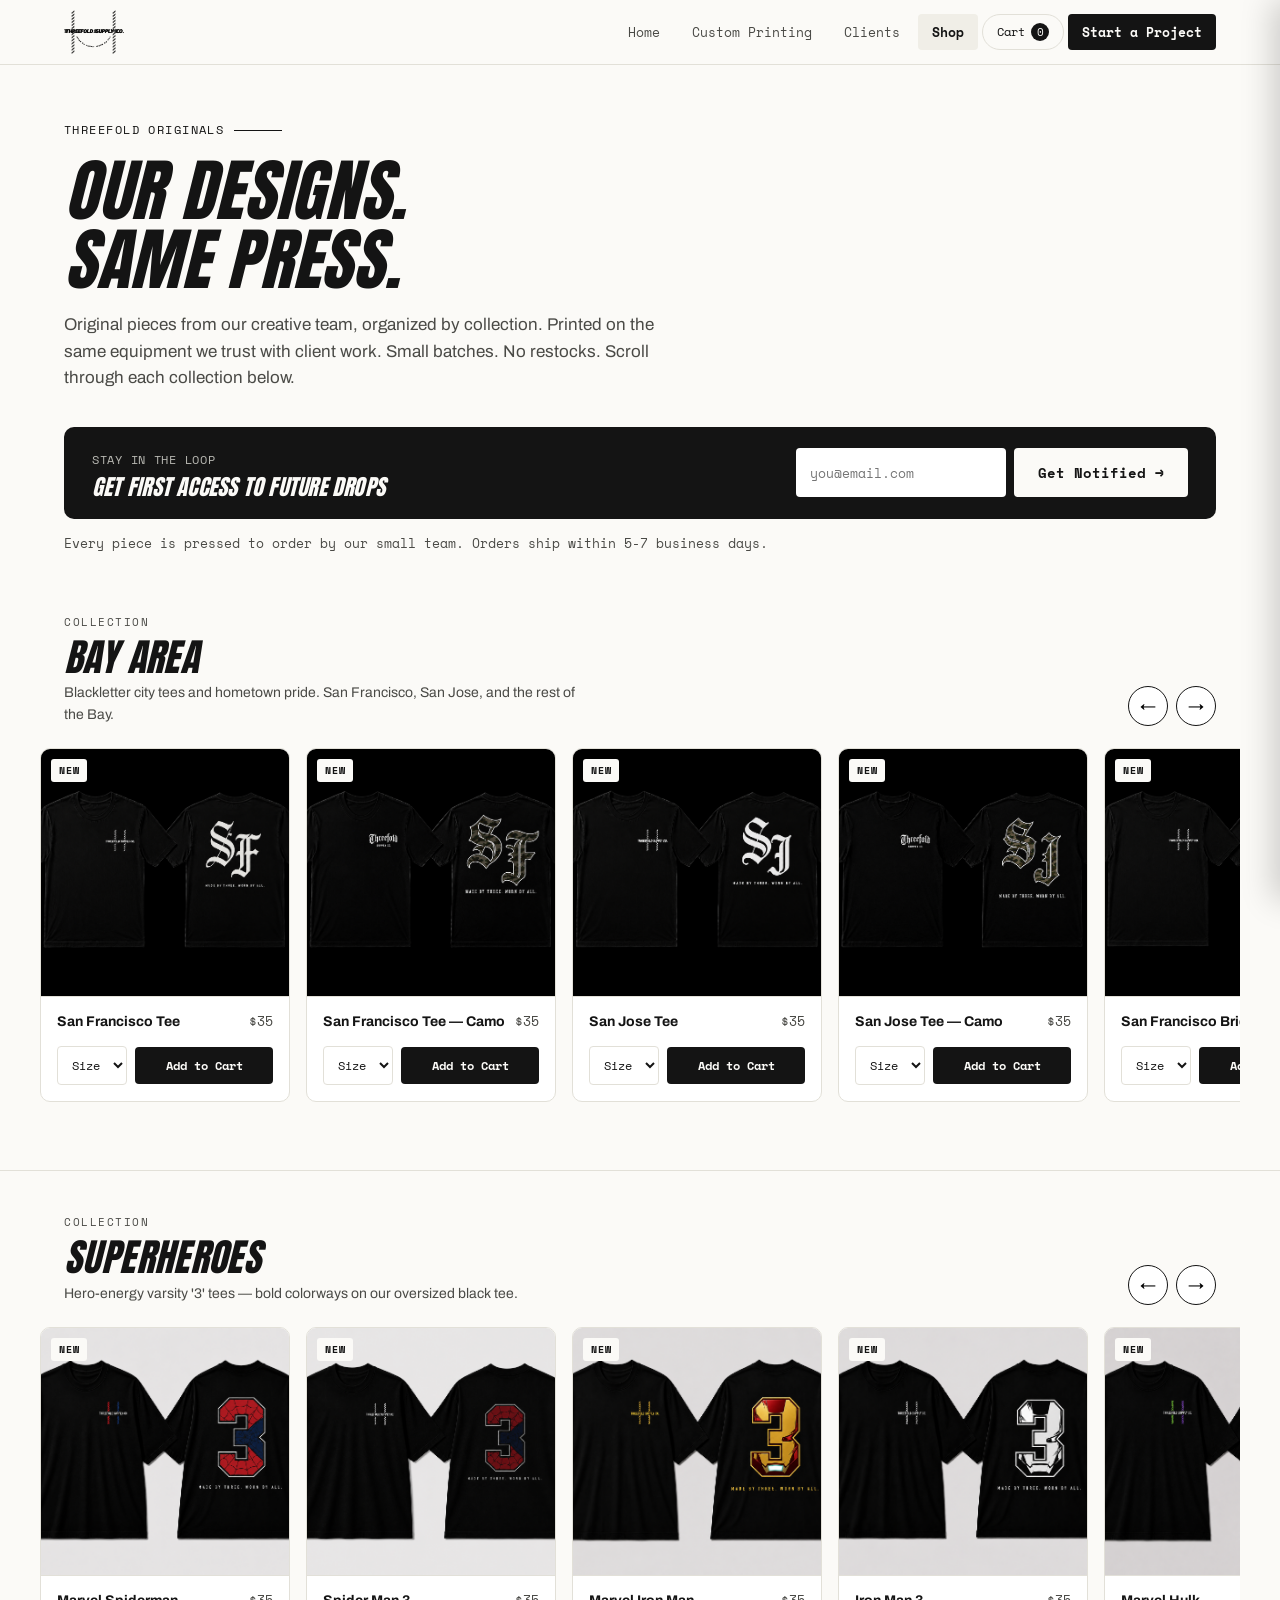
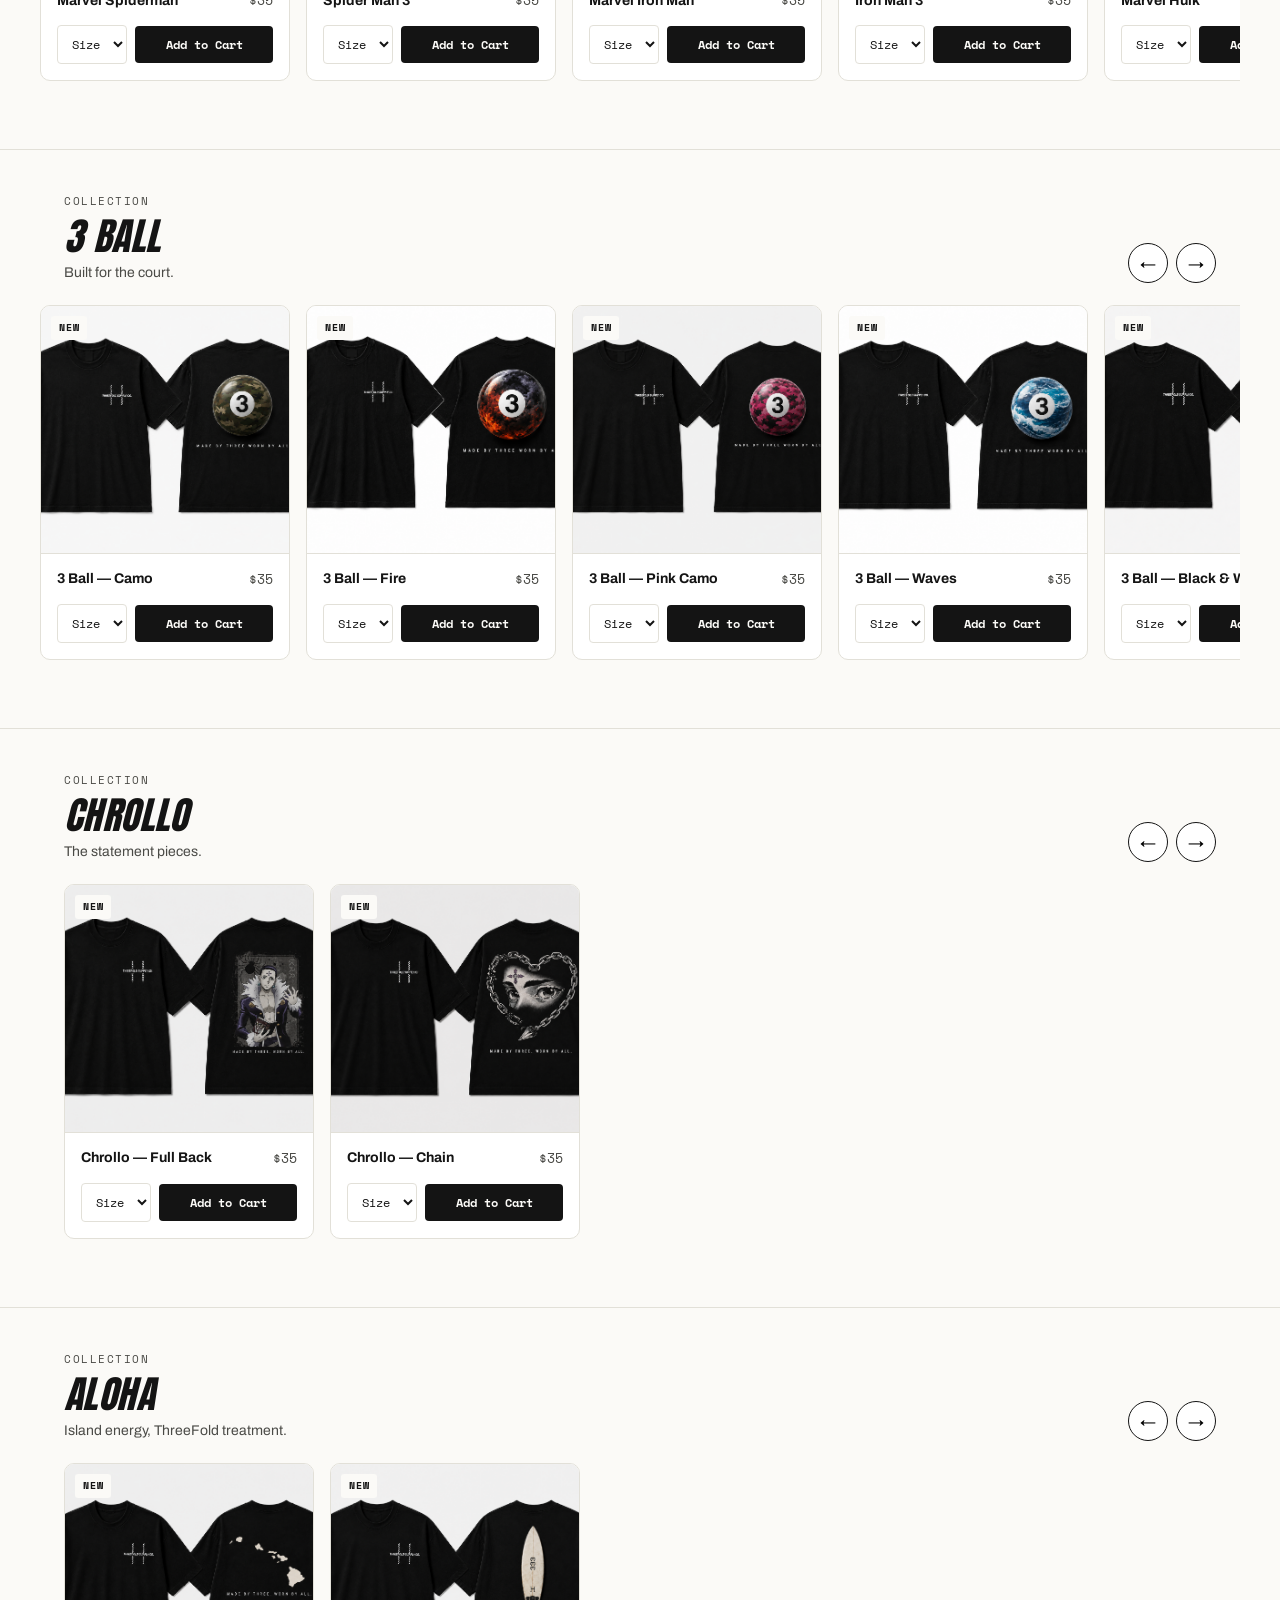
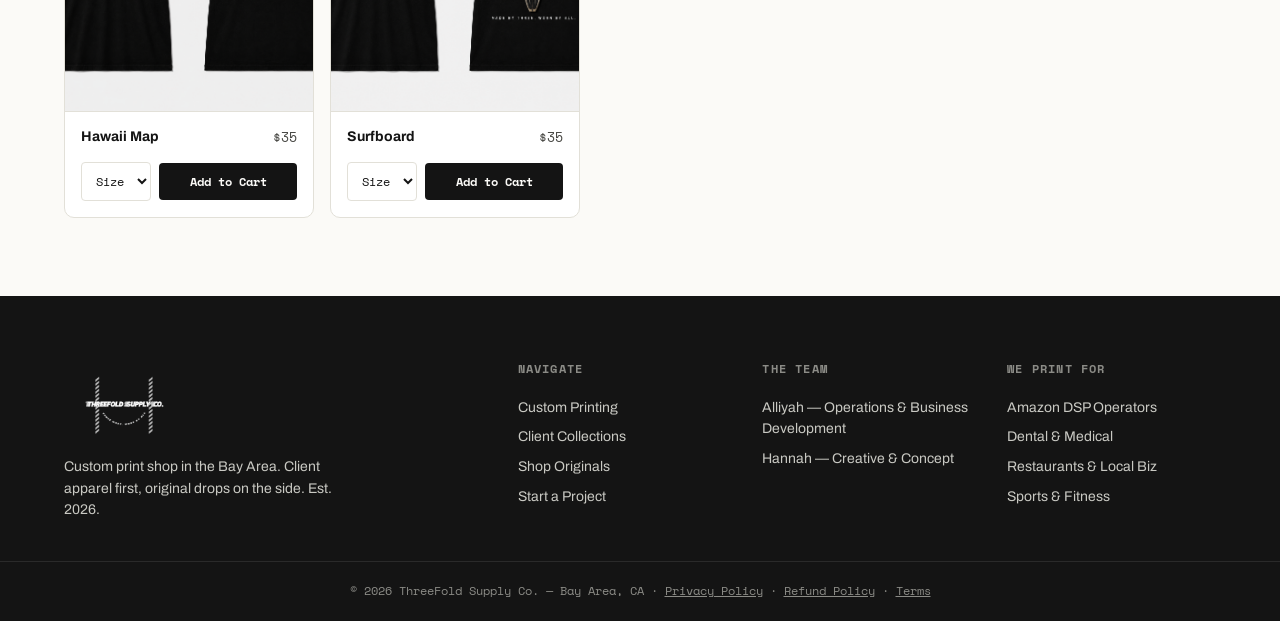
==== checkout.html @ 52f90fc5 "Custom checkout v1: Payment Element page + tax/intent functions - checkout.html: cart summary (real " ====
<!DOCTYPE html>
<html lang="en">
<head>
<meta charset="UTF-8">
<meta name="viewport" content="width=device-width, initial-scale=1.0">
<link rel="icon" href="/favicon.ico" sizes="any">
<link rel="icon" type="image/png" sizes="32x32" href="/favicon_32.png">
<link rel="icon" type="image/png" sizes="16x16" href="/favicon_16.png">
<link rel="apple-touch-icon" href="/favicon_180.png">
<title>Checkout — ThreeFold Supply Co.</title>
<meta name="robots" content="noindex">
<link rel="preconnect" href="https://fonts.googleapis.com">
<link rel="preconnect" href="https://fonts.gstatic.com" crossorigin>
<link href="https://fonts.googleapis.com/css2?family=Anton&family=Archivo:wght@400;500;600;700&family=Space+Mono:wght@400;700&display=swap" rel="stylesheet">
<link rel="stylesheet" href="css/site.css">
</head>
<body>

<nav>
  <div class="nav-inner">
    <a class="brand" href="index.html"><img src="images/brand/threefold-logo-dark.png" alt="ThreeFold Supply Co."></a>
    <div class="nav-links">
      <a href="index.html">Home</a>
      <a href="custom-printing.html">Custom Printing</a>
      <a href="clients.html">Clients</a>
      <a href="shop.html">Shop</a>
      <button type="button" id="cartBtn" class="cart-link" aria-label="Open cart">Cart <span id="cartCount" class="cart-count">0</span></button>
      <a href="start.html" class="nav-cta">Start a Project</a>
    </div>
  </div>
</nav>

  <section>
    <div class="wrap">
      <h1 style="font-size:clamp(30px,4.5vw,52px);margin-bottom:22px">Checkout</h1>
      <div class="co-grid">

        <div class="panel co-panel">
          <h2 class="co-h">Your Order</h2>
          <div id="co-items"></div>
          <div class="co-totals">
            <div class="co-trow"><span>Subtotal</span><span id="co-subtotal">—</span></div>
            <div class="co-trow"><span>Shipping</span><span id="co-shipping">Free</span></div>
            <div class="co-trow"><span>Sales tax</span><span id="co-tax">—</span></div>
            <div class="co-trow co-grand"><span>Total</span><span id="co-total">—</span></div>
          </div>
          <p class="co-ship-note">Every piece is pressed to order by our small team. Ships within 5 to 7 business days.</p>
        </div>

        <div class="panel co-panel">
          <h2 class="co-h">Shipping &amp; Payment</h2>
          <div class="co-field"><label for="co-email">Email</label><input id="co-email" type="email" placeholder="you@email.com" autocomplete="email"></div>
          <div class="co-field"><label for="co-name">Full name</label><input id="co-name" placeholder="First and last" autocomplete="name"></div>
          <div class="co-field"><label for="co-line1">Address</label><input id="co-line1" placeholder="Street address" autocomplete="address-line1"></div>
          <div class="co-field"><label for="co-line2">Apt / Suite (optional)</label><input id="co-line2" placeholder="" autocomplete="address-line2"></div>
          <div class="co-three">
            <div class="co-field"><label for="co-city">City</label><input id="co-city" placeholder="San Jose" autocomplete="address-level2"></div>
            <div class="co-field"><label for="co-state">State</label><input id="co-state" placeholder="CA" maxlength="2" autocomplete="address-level1"></div>
            <div class="co-field"><label for="co-zip">ZIP</label><input id="co-zip" placeholder="95035" inputmode="numeric" autocomplete="postal-code"></div>
          </div>
          <div id="payment-element" class="co-pe"></div>
          <p id="co-error" class="co-error" style="display:none"></p>
          <button id="co-pay" class="btn co-pay" disabled>Pay <span id="co-pay-amt"></span></button>
          <p class="co-secure">🔒 Payments processed securely by Stripe. ThreeFold never sees your card.</p>
        </div>

      </div>
    </div>
  </section>

<footer>
  <div class="footer-inner">
    <div>
      <div class="brand"><img src="images/brand/Logo%20(BG%20removed)%20(2).png" alt="ThreeFold Supply Co." style="height:84px;width:auto"></div>
      <p style="font-size:14px;max-width:280px">Custom print shop in the Bay Area. Client apparel first, original drops on the side. Est. 2026.</p>
    </div>
    <div>
      <h4>Navigate</h4>
      <ul>
        <li><a href="custom-printing.html">Custom Printing</a></li>
        <li><a href="clients.html">Client Collections</a></li>
        <li><a href="shop.html">Shop Originals</a></li>
        <li><a href="start.html">Start a Project</a></li>
      </ul>
    </div>
    <div>
      <h4>The Team</h4>
      <ul>
        <li>Alliyah — Operations &amp; Business Development</li>
        <li>Hannah — Creative &amp; Concept</li>
      </ul>
    </div>
    <div>
      <h4>We Print For</h4>
      <ul>
        <li>Amazon DSP Operators</li>
        <li>Dental &amp; Medical</li>
        <li>Restaurants &amp; Local Biz</li>
        <li>Sports &amp; Fitness</li>
      </ul>
    </div>
  </div>
  <div class="footer-bottom">© 2026 ThreeFold Supply Co. — Bay Area, CA · <a href="privacy.html">Privacy Policy</a> · <a href="refunds.html">Refund Policy</a> · <a href="terms.html">Terms</a></div>
</footer>

<script src="https://js.stripe.com/v3/"></script>
<script src="js/catalog.js"></script>
<script src="js/checkout-page.js" defer></script>
<script src="js/cart.js" defer></script>
</body>
</html>
---- css/site.css ----
:root{
  --paper:#FBFAF7;
  --ink:#141414;
  --ink-soft:#4A4A46;
  --line:#E2E0D8;
  --accent:#141414;
  --cyan:#00A8C6;
  --yellow:#F2C200;
  --display:'Anton', sans-serif;
  --body:'Archivo', sans-serif;
  --mono:'Space Mono', monospace;
}
*{margin:0;padding:0;box-sizing:border-box}
html{scroll-behavior:smooth}
body{background:var(--paper);color:var(--ink);font-family:var(--body);font-size:16px;line-height:1.55;-webkit-font-smoothing:antialiased}
img{max-width:100%;display:block}
a{color:inherit;text-decoration:none}
button{font-family:inherit;cursor:pointer}

/* ---------- threefold mark: three folds, one brand ---------- */
.regmark{display:inline-flex;flex-direction:column;gap:3px;align-items:flex-start}
.regmark span{height:4px;border-radius:1px;display:inline-block;background:currentColor}
.regmark .c{width:20px}
.regmark .m{width:14px;background:var(--accent)}
.regmark .y{width:20px}
.regmark .k{display:none}

/* ---------- nav ---------- */
nav{position:sticky;top:0;z-index:50;background:var(--paper);border-bottom:1px solid var(--line)}
.nav-inner{max-width:1200px;margin:0 auto;padding:0 24px;height:64px;display:flex;align-items:center;justify-content:space-between}
.brand{display:flex;align-items:center;gap:10px;font-family:var(--display);font-style:italic;font-size:20px;letter-spacing:.5px;text-transform:uppercase}
.brand img{height:44px;width:auto;display:block}
footer .brand img{height:84px}
.nav-links{display:flex;gap:4px;align-items:center}
.nav-links a{background:none;border:none;font-family:var(--mono);font-size:13px;padding:8px 14px;color:var(--ink-soft);border-radius:4px;transition:.15s}
.nav-links a:hover{color:var(--ink);background:#F0EEE7}
.nav-links a.active{color:var(--ink);background:#F0EEE7;font-weight:700}
.nav-cta{background:var(--ink)!important;color:var(--paper)!important;font-weight:700}
.nav-cta:hover{background:#3A3A3A!important}
@media(max-width:760px){.nav-links a:not(.nav-cta){padding:8px 8px;font-size:11px}}

/* ---------- page switching ---------- */
@keyframes fadein{from{opacity:0;transform:translateY(6px)}to{opacity:1;transform:none}}

/* ---------- shared ---------- */
.wrap{max-width:1200px;margin:0 auto;padding:0 24px}
.eyebrow{font-family:var(--mono);font-size:12px;letter-spacing:.12em;text-transform:uppercase;color:var(--accent);display:flex;align-items:center;gap:10px;margin-bottom:16px}
.eyebrow::after{content:"";height:1px;width:48px;background:var(--accent);display:inline-block}
h1,h2,h3{font-family:var(--display);font-style:italic;text-transform:uppercase;line-height:1.02;letter-spacing:.01em;font-weight:400}
h1{font-size:clamp(44px,7.5vw,92px)}
h2{font-size:clamp(30px,4.5vw,54px)}
h3{font-size:22px}
.sub{color:var(--ink-soft);font-size:17px;max-width:560px;margin-top:18px}
section{padding:80px 0}
.section-line{border-top:1px solid var(--line)}
.btn{display:inline-flex;align-items:center;gap:8px;background:var(--ink);color:var(--paper);font-family:var(--mono);font-size:14px;font-weight:700;padding:14px 24px;border:none;border-radius:4px;transition:.15s}
.btn:hover{background:#3A3A3A;transform:translateY(-1px)}
.btn.ghost{background:transparent;color:var(--ink);border:1.5px solid var(--ink)}
.btn.ghost:hover{background:var(--ink);color:var(--paper);transform:translateY(-1px)}
.spec{font-family:var(--mono);font-size:12px;color:var(--ink-soft);letter-spacing:.06em}

/* image placeholder handling */
.ph{background:repeating-linear-gradient(45deg,#F0EEE7,#F0EEE7 10px,#E9E7DE 10px,#E9E7DE 20px);display:flex;align-items:center;justify-content:center;text-align:center;color:var(--ink-soft);font-family:var(--mono);font-size:12px;padding:16px;line-height:1.5}
.imgbox{border:1px solid var(--line);border-radius:6px;overflow:hidden;background:#fff}
.imgbox img{width:100%;height:100%;object-fit:cover}

/* ---------- hero ---------- */
.hero{padding:84px 0 72px;position:relative;overflow:hidden}
.hero-grid{display:grid;grid-template-columns:1fr;gap:52px}
@media(max-width:900px){.hero-grid{grid-template-columns:1fr}}
.hero h1 .accent{color:var(--accent)}
.hero-marks{position:absolute;top:24px;right:24px}
.hero-badges{display:flex;gap:10px;flex-wrap:wrap;margin-top:28px}
.badge{font-family:var(--mono);font-size:12px;border:1px solid var(--line);background:#fff;padding:7px 12px;border-radius:99px;color:var(--ink-soft)}
.hero-ctas{display:flex;gap:14px;margin-top:32px;flex-wrap:wrap}
.hero-visual{position:relative;width:100%}
.hero-visual .imgbox{width:100%;aspect-ratio:1717/916}
.hero-visual .imgbox img{width:100%;height:100%;object-fit:cover}
.gangsheet-label{position:absolute;background:var(--ink);color:var(--paper);font-family:var(--mono);font-size:11px;padding:6px 10px;border-radius:3px;white-space:nowrap;width:max-content}

/* ---------- services ---------- */
.svc-grid{display:grid;grid-template-columns:repeat(3,1fr);gap:20px;margin-top:44px}
@media(max-width:860px){.svc-grid{grid-template-columns:1fr}}
.svc{border:1px solid var(--line);background:#fff;border-radius:8px;padding:28px;display:flex;flex-direction:column;gap:12px;transition:.15s;position:relative}
.svc:hover{border-color:var(--ink);transform:translateY(-3px)}
.svc .spec{color:var(--accent)}
.svc p{color:var(--ink-soft);font-size:15px}
.svc ul{list-style:none;margin-top:6px}
.svc li{font-size:14px;color:var(--ink-soft);padding:6px 0;border-top:1px dashed var(--line)}
.svc li::before{content:"→ ";color:var(--accent)}

/* ---------- split banner (shop teaser) ---------- */
.split{display:grid;grid-template-columns:1fr 1fr;gap:0;border:1px solid var(--line);border-radius:10px;overflow:hidden;background:#fff}
@media(max-width:860px){.split{grid-template-columns:1fr}}
.split-copy{padding:48px;display:flex;flex-direction:column;justify-content:center;gap:16px}
.split-visual{background:var(--ink);min-height:320px;display:flex;align-items:center;justify-content:center;position:relative}
.split-visual .ph{background:repeating-linear-gradient(45deg,#1d1d1d,#1d1d1d 10px,#242424 10px,#242424 20px);color:#8b8b86}

/* ---------- work ---------- */
.work-grid{display:grid;grid-template-columns:repeat(3,1fr);gap:20px;margin-top:44px}
@media(max-width:860px){.work-grid{grid-template-columns:1fr}}
.work-card{border:1px solid var(--line);background:#fff;border-radius:8px;overflow:hidden;transition:.15s;cursor:pointer}
.work-card:hover{border-color:var(--ink);transform:translateY(-3px)}
.work-card .imgbox{border:none;border-radius:0;aspect-ratio:1;border-bottom:1px solid var(--line)}
.work-meta{padding:18px 20px}
.work-meta h3{font-size:19px;margin-bottom:2px}
.work-detail{margin-top:36px;border:1px solid var(--line);border-radius:10px;background:#fff;padding:36px;display:none}
.work-detail.open{display:block;animation:fadein .2s ease}
.work-detail-head{display:flex;justify-content:space-between;align-items:flex-start;gap:16px;flex-wrap:wrap}
.work-detail-imgs{display:grid;grid-template-columns:repeat(auto-fit,minmax(220px,1fr));gap:16px;margin-top:24px}
.work-detail-imgs .imgbox{aspect-ratio:1}
.work-why{margin-top:22px;padding:18px 20px;background:var(--paper);border-left:3px solid var(--accent);border-radius:0 6px 6px 0;color:var(--ink-soft);font-size:15px}
.close-x{background:none;border:1px solid var(--line);border-radius:4px;font-family:var(--mono);font-size:12px;padding:8px 12px}
.close-x:hover{border-color:var(--ink)}

/* ---------- process ---------- */
.steps{display:grid;grid-template-columns:repeat(3,1fr);gap:20px;margin-top:44px}
@media(max-width:860px){.steps{grid-template-columns:1fr}}
.step{border-top:3px solid var(--ink);padding-top:20px}
.step .num{font-family:var(--display);font-style:italic;font-size:44px;color:var(--line);line-height:1}
.step:hover .num{color:var(--ink)}
.step h3{margin:10px 0 8px}
.step p{color:var(--ink-soft);font-size:15px}

/* ---------- shop ---------- */
.drop-banner{background:var(--ink);color:var(--paper);border-radius:10px;padding:20px 28px;display:flex;justify-content:space-between;align-items:center;gap:16px;flex-wrap:wrap;margin-top:36px}
.drop-banner .spec{color:#b9b9b3}
.shop-grid{display:grid;grid-template-columns:repeat(4,1fr);gap:20px;margin-top:36px}
@media(max-width:1000px){.shop-grid{grid-template-columns:repeat(2,1fr)}}
@media(max-width:560px){.shop-grid{grid-template-columns:1fr}}
.product{border:1px solid var(--line);background:#fff;border-radius:8px;overflow:hidden;transition:.15s}
.product:hover{border-color:var(--ink);transform:translateY(-3px)}
.product .imgbox{border:none;border-radius:0;aspect-ratio:1;border-bottom:1px solid var(--line)}
.product-meta{padding:16px 18px;display:flex;flex-direction:column;gap:4px}
.product-meta .name{font-weight:700;font-size:15px}
.product-meta .price{font-family:var(--mono);font-size:14px}
.tag{display:inline-block;font-family:var(--mono);font-size:10px;letter-spacing:.08em;text-transform:uppercase;background:var(--paper);border:1px solid var(--line);border-radius:3px;padding:3px 7px;color:var(--ink-soft);width:fit-content}
.tag.hot{background:var(--accent);border-color:var(--accent);color:#fff}

/* ---------- compare strip ---------- */
.compare{display:grid;grid-template-columns:1fr auto 1fr;gap:24px;align-items:stretch;margin-top:44px}
@media(max-width:760px){.compare{grid-template-columns:1fr}}
.compare-col{border:1px solid var(--line);border-radius:8px;padding:28px;background:#fff}
.compare-col.us{border-color:var(--ink);border-width:2px}
.compare-vs{display:flex;align-items:center;font-family:var(--display);font-size:28px;color:var(--line)}
@media(max-width:760px){.compare-vs{justify-content:center}}
.compare-col ul{list-style:none;margin-top:14px}
.compare-col li{padding:8px 0;border-top:1px dashed var(--line);font-size:15px;color:var(--ink-soft)}
.compare-col.us li::before{content:"✓ ";color:var(--accent);font-weight:700}
.compare-col.them li::before{content:"× ";color:#b9b9b3}

/* ---------- form ---------- */
.form-grid{display:grid;grid-template-columns:1fr 1fr;gap:18px;margin-top:36px}
@media(max-width:760px){.form-grid{grid-template-columns:1fr}}
.field{display:flex;flex-direction:column;gap:6px}
.field.full{grid-column:1/-1}
.field label{font-family:var(--mono);font-size:12px;letter-spacing:.06em;text-transform:uppercase;color:var(--ink-soft)}
.field input,.field select,.field textarea{font-family:var(--body);font-size:15px;padding:13px 14px;border:1px solid var(--line);border-radius:6px;background:#fff;color:var(--ink)}
.field input:focus,.field select:focus,.field textarea:focus{outline:2px solid var(--accent);outline-offset:0;border-color:transparent}
.field textarea{min-height:110px;resize:vertical}
.form-note{margin-top:14px;font-size:13px;color:var(--ink-soft)}
.mock-flag{background:var(--yellow);color:var(--ink);font-family:var(--mono);font-size:12px;font-weight:700;padding:8px 14px;border-radius:4px;display:inline-block;margin-bottom:20px}

/* ---------- footer ---------- */
footer{background:var(--ink);color:#c9c9c3;margin-top:40px}
.footer-inner{max-width:1200px;margin:0 auto;padding:64px 24px 40px;display:grid;grid-template-columns:2fr 1fr 1fr 1fr;gap:36px}
@media(max-width:860px){.footer-inner{grid-template-columns:1fr 1fr}}
footer h4{font-family:var(--mono);font-size:12px;letter-spacing:.1em;text-transform:uppercase;color:#8b8b86;margin-bottom:14px}
footer .brand{color:var(--paper);margin-bottom:12px}
footer ul{list-style:none}
footer li{padding:4px 0;font-size:14px}
footer li a:hover,footer li button:hover{color:var(--paper)}
footer li button{background:none;border:none;color:#c9c9c3;font-size:14px;font-family:var(--body);padding:0}
.footer-bottom{border-top:1px solid #2a2a2a;padding:20px 24px;text-align:center;font-family:var(--mono);font-size:12px;color:#8b8b86}

/* ===== HERO OPTION A: side-by-side, image dissolves into page ===== */
.heroA{position:relative;overflow:hidden;min-height:680px;display:flex;align-items:center;padding:0}
.heroA .wrap{width:100%;max-width:none;padding:0 24px 0 clamp(24px,4vw,64px);position:static}
.heroA .hero-grid{display:block;max-width:600px;position:relative;z-index:2;padding:84px 0}
@media(max-width:880px){.heroA{min-height:0;display:block;padding:48px 0 0}.heroA .hero-grid{padding:0}}
.blendbox{position:absolute;top:0;right:0;bottom:0;width:66vw;max-width:none}
@media(max-width:880px){.blendbox{position:relative;width:100%;max-width:none;aspect-ratio:16/10;margin-top:34px}}
.blendbox img{position:absolute;inset:0;width:100%;height:100%;object-fit:cover;object-position:right center;
  -webkit-mask-image:linear-gradient(to right,transparent 0%,#000 32%);
  mask-image:linear-gradient(to right,transparent 0%,#000 32%);
}

.heroA .gangsheet-label{bottom:20px;right:24px;left:auto;z-index:2}



/* audience icon cards */
.aud-grid{display:grid;grid-template-columns:repeat(4,1fr);gap:18px;margin-top:40px}
@media(max-width:1000px){.aud-grid{grid-template-columns:repeat(2,1fr)}}
@media(max-width:560px){.aud-grid{grid-template-columns:1fr}}
.aud{background:var(--card);border:1px solid var(--line);border-radius:10px;padding:24px 22px;display:flex;flex-direction:column;gap:6px;transition:.15s}
.aud:hover{border-color:var(--ink);transform:translateY(-3px)}
.aud-ic{width:30px;height:30px;margin-bottom:10px;color:var(--ink);display:block}
.aud-ic svg{width:100%;height:100%;display:block}
.aud b{font-size:15px}
.aud span:last-child{font-family:var(--mono);font-size:12px;color:var(--ink-soft)}


/* core section: text + looping video */
.core-grid{display:grid;grid-template-columns:1.15fr .85fr;gap:56px;align-items:center}
@media(max-width:880px){.core-grid{grid-template-columns:1fr}}
.core-video{display:flex;justify-content:flex-end}
@media(max-width:880px){.core-video{justify-content:center}}
.core-video video{width:100%;max-width:380px;aspect-ratio:796/1238;object-fit:cover;border-radius:12px;border:1px solid var(--line);box-shadow:0 14px 40px rgba(20,20,20,.14);display:block}


/* ---------- start form success banner ---------- */
.sent-banner{background:var(--cyan);color:#00323b;font-family:var(--mono);font-size:14px;font-weight:700;padding:16px 20px;border-radius:6px;margin-bottom:24px;display:flex;align-items:center;gap:10px}
.form-error{color:#c0392b;font-family:var(--mono);font-size:13px;margin-top:12px;display:none}


/* ---------- shop collections (horizontal rails) ---------- */
.shop-hero{padding:56px 0 8px}
.shop-hero .sub{max-width:600px}
.notify-form{display:flex;gap:8px;flex-wrap:wrap}
.notify-form input{font-family:var(--mono);font-size:13px;padding:12px 14px;border:none;border-radius:4px;min-width:210px}
.notify-done{font-family:var(--mono);font-size:13px;color:var(--paper);margin:0}
.coll{padding:38px 0 8px;border-top:1px solid var(--line);margin-top:30px}
.coll:first-of-type{border-top:none;margin-top:10px}
.coll-head{max-width:1200px;margin:0 auto;padding:0 24px;display:flex;justify-content:space-between;align-items:flex-end;gap:18px}
.coll-kicker{font-family:var(--mono);font-size:11px;letter-spacing:.14em;text-transform:uppercase;color:var(--ink-soft)}
.coll-head h2{font-size:clamp(24px,3.4vw,38px);margin-top:4px}
.coll-sub{color:var(--ink-soft);font-size:14px;margin-top:6px;max-width:520px}
.coll-arrows{display:flex;gap:8px;flex-shrink:0}
.coll-arrows button{width:40px;height:40px;border:1.5px solid var(--ink);background:#fff;border-radius:50%;font-size:16px;transition:.15s}
.coll-arrows button:hover{background:var(--ink);color:var(--paper)}
@media(max-width:640px){.coll-arrows{display:none}}
.rail-wrap{position:relative}
.rail{display:flex;gap:16px;overflow-x:auto;scroll-snap-type:x mandatory;scroll-behavior:smooth;padding:22px 24px 30px;max-width:1200px;margin:0 auto;scrollbar-width:none;-webkit-overflow-scrolling:touch}
.rail::-webkit-scrollbar{display:none}
.pcard{flex:0 0 250px;scroll-snap-align:start;background:#fff;border:1px solid var(--line);border-radius:10px;overflow:hidden;transition:.15s}
.pcard:hover{border-color:var(--ink);transform:translateY(-4px)}
.pmedia{position:relative;aspect-ratio:1;border-bottom:1px solid var(--line);background:#0e0e0e}
.pmedia img{width:100%;height:100%;object-fit:cover}
.ptag{position:absolute;top:10px;left:10px;background:var(--paper);color:var(--ink);font-family:var(--mono);font-size:10px;font-weight:700;letter-spacing:.08em;padding:4px 8px;border-radius:3px}
.pmeta{padding:14px 16px;display:flex;justify-content:space-between;align-items:center;gap:8px}
.pmeta b{font-size:14px}
.pmeta span{font-family:var(--mono);font-size:13px;color:var(--ink-soft)}
@media(max-width:640px){.pcard{flex:0 0 78%}}


/* ---------- buy buttons + legal pages ---------- */
.pbuy{padding:0 16px 16px}
.buy-btn{width:100%;justify-content:center;font-size:12px;padding:11px 14px}
.footer-bottom a{color:inherit;text-decoration:underline}
.footer-bottom a:hover{color:var(--paper)}
.legal{max-width:760px}
.legal h2{font-size:22px;margin-top:34px}
.legal p,.legal li{color:var(--ink-soft);font-size:15px;line-height:1.7;margin-top:12px}
.legal ul{margin-top:12px;padding-left:22px}
.legal li{margin-top:8px}
.legal a{text-decoration:underline}
.legal-updated{font-family:var(--mono);font-size:12px;color:var(--ink-soft);margin-top:14px}


/* ---------- cart drawer + size select + ordered banner ---------- */
.cart-link{background:none;border:1px solid var(--line);border-radius:99px;padding:8px 14px;font-family:var(--mono);font-size:12px;color:var(--ink);display:inline-flex;align-items:center;gap:6px}
.cart-link:hover{border-color:var(--ink)}
.cart-count{background:var(--ink);color:var(--paper);border-radius:99px;min-width:18px;height:18px;display:inline-flex;align-items:center;justify-content:center;font-size:11px;padding:0 5px}
.cart-count.has{background:var(--accent)}
.pbuy{padding:0 16px 16px;display:flex;gap:8px;align-items:center}
.size-select{font-family:var(--mono);font-size:12px;padding:9px 10px;border:1px solid var(--line);border-radius:4px;background:#fff;color:var(--ink)}
.size-select.need{border-color:#c0392b;outline:2px solid #c0392b}
.buy-btn,.add-btn{flex:1;justify-content:center;font-size:12px;padding:10px 12px}
.cart-backdrop{position:fixed;inset:0;background:rgba(0,0,0,.45);opacity:0;pointer-events:none;transition:.2s;z-index:80}
body.cart-open .cart-backdrop{opacity:1;pointer-events:auto}
.cart-drawer{position:fixed;top:0;right:0;height:100%;width:380px;max-width:88vw;background:var(--paper);box-shadow:-8px 0 30px rgba(0,0,0,.18);transform:translateX(100%);transition:.25s;z-index:81;display:flex;flex-direction:column}
body.cart-open .cart-drawer{transform:translateX(0)}
.cart-head{display:flex;justify-content:space-between;align-items:center;padding:20px;border-bottom:1px solid var(--line);font-size:18px}
.cart-x{background:none;border:none;font-size:24px;line-height:1;color:var(--ink)}
.cart-empty{padding:40px 20px;color:var(--ink-soft);font-family:var(--mono);font-size:13px}
.cart-items{flex:1;overflow-y:auto;padding:8px 20px}
.cart-item{padding:16px 0;border-bottom:1px solid var(--line)}
.ci-main{display:flex;flex-direction:column;gap:2px}.ci-main b{font-size:14px}
.ci-size{font-family:var(--mono);font-size:11px;color:var(--ink-soft)}
.ci-controls{display:flex;align-items:center;gap:12px;margin-top:10px}
.qty{display:flex;align-items:center;border:1px solid var(--line);border-radius:4px}
.qty button{background:none;border:none;width:28px;height:28px;font-size:16px;color:var(--ink)}
.q-n{min-width:22px;text-align:center;font-family:var(--mono);font-size:13px}
.ci-price{font-family:var(--mono);font-size:13px;margin-left:auto}
.ci-remove{background:none;border:none;font-family:var(--mono);font-size:11px;color:var(--ink-soft);text-decoration:underline}
.cart-foot{padding:18px 20px;border-top:1px solid var(--line)}
.cart-sub{display:flex;justify-content:space-between;font-size:16px;margin-bottom:4px}
.cart-note{font-family:var(--mono);font-size:11px;color:var(--ink-soft);margin-bottom:14px}
.cart-checkout{width:100%;justify-content:center}
.cart-err{color:#c0392b;font-family:var(--mono);font-size:12px;margin-top:10px}
.ordered-banner{background:#123d1f;color:#eafff0;font-family:var(--mono);font-size:14px}
.ordered-banner .wrap{padding:14px 24px}
@media(max-width:640px){.cart-link{padding:7px 10px}}


/* ---------- product image lightbox ---------- */
.pcard .pmedia{cursor:zoom-in}
.lightbox{position:fixed;inset:0;z-index:90;display:none}
body.lb-open{overflow:hidden}
body.lb-open .lightbox{display:block}
.lb-backdrop{position:absolute;inset:0;background:rgba(0,0,0,.85)}
.lb-inner{position:absolute;inset:0;display:flex;align-items:center;justify-content:center;padding:24px;overflow:auto}
.lb-x{position:absolute;top:14px;right:18px;background:none;border:none;color:#fff;font-size:34px;line-height:1;cursor:pointer;z-index:2}
.lb-card{background:var(--paper);border:none;border-radius:12px;overflow:hidden;display:flex;flex-direction:column;width:100%;max-width:min(560px,94vw);box-shadow:0 20px 60px rgba(0,0,0,.5)}
.lb-media{background:#0e0e0e;display:flex;align-items:center;justify-content:center}
.lb-media img{width:100%;max-height:70vh;object-fit:contain;display:block}
.lb-bar{display:flex;align-items:center;justify-content:space-between;gap:14px;padding:16px 18px}
.lb-meta{display:flex;flex-direction:column;gap:2px}
.lb-meta b{font-size:15px}
.lb-meta span{font-family:var(--mono);font-size:14px;color:var(--ink-soft)}
.lb-buy{display:flex;gap:8px;align-items:center}
.lb-buy .add-btn{white-space:nowrap}
@media(max-width:560px){.lb-bar{flex-direction:column;align-items:stretch}.lb-buy{width:100%}.lb-buy .add-btn{flex:1;justify-content:center}.lb-media img{max-height:60vh}}


/* ---------- custom checkout ---------- */
.co-grid{display:grid;grid-template-columns:1fr .95fr;gap:28px;align-items:start}
@media(max-width:860px){.co-grid{grid-template-columns:1fr}}
.co-panel{background:#fff;border:1px solid var(--line);border-radius:12px;padding:28px}
.co-h{font-family:var(--mono);font-size:15px;font-weight:700;letter-spacing:.08em;text-transform:uppercase;margin-bottom:18px}
.co-item{display:flex;gap:14px;padding:14px 0;border-top:1px solid var(--line);align-items:center}
.co-item:first-child{border-top:none}
.co-thumb{width:64px;height:64px;border-radius:8px;background:#0e0e0e;object-fit:cover;flex:none}
.co-thumb-txt{display:flex;align-items:center;justify-content:center;color:#fff;font-family:var(--display);font-style:italic;font-size:18px}
.co-it-main b{font-size:15px;display:block}
.co-it-main small{font-family:var(--mono);font-size:12px;color:var(--ink-soft)}
.co-amt{margin-left:auto;font-family:var(--mono);font-size:14px}
.co-totals{margin-top:16px;border-top:1px solid var(--line);padding-top:14px;font-size:14px}
.co-trow{display:flex;justify-content:space-between;padding:5px 0;color:var(--ink-soft)}
.co-trow.co-grand{color:var(--ink);font-weight:700;font-size:17px;border-top:1px solid var(--line);margin-top:8px;padding-top:12px}
.co-ship-note{margin-top:16px;font-size:13px;color:var(--ink-soft)}
.co-field{margin-bottom:14px}
.co-field label{display:block;font-family:var(--mono);font-size:11px;letter-spacing:.08em;text-transform:uppercase;color:var(--ink-soft);margin-bottom:6px}
.co-field input{width:100%;font-family:var(--body);font-size:15px;padding:13px 14px;border:1px solid var(--line);border-radius:8px;background:#fff;color:var(--ink)}
.co-field input:focus{outline:2px solid var(--accent);border-color:transparent}
.co-three{display:grid;grid-template-columns:1fr .6fr .8fr;gap:12px}
@media(max-width:480px){.co-three{grid-template-columns:1fr}}
.co-pe{margin:8px 0 16px;min-height:44px}
.co-error{color:#c0392b;font-family:var(--mono);font-size:13px;margin-bottom:12px}
.co-pay{width:100%;justify-content:center;font-size:15px;padding:16px}
.co-pay:disabled{opacity:.5;cursor:not-allowed}
.co-secure{text-align:center;font-family:var(--mono);font-size:11px;color:var(--ink-soft);margin-top:12px}
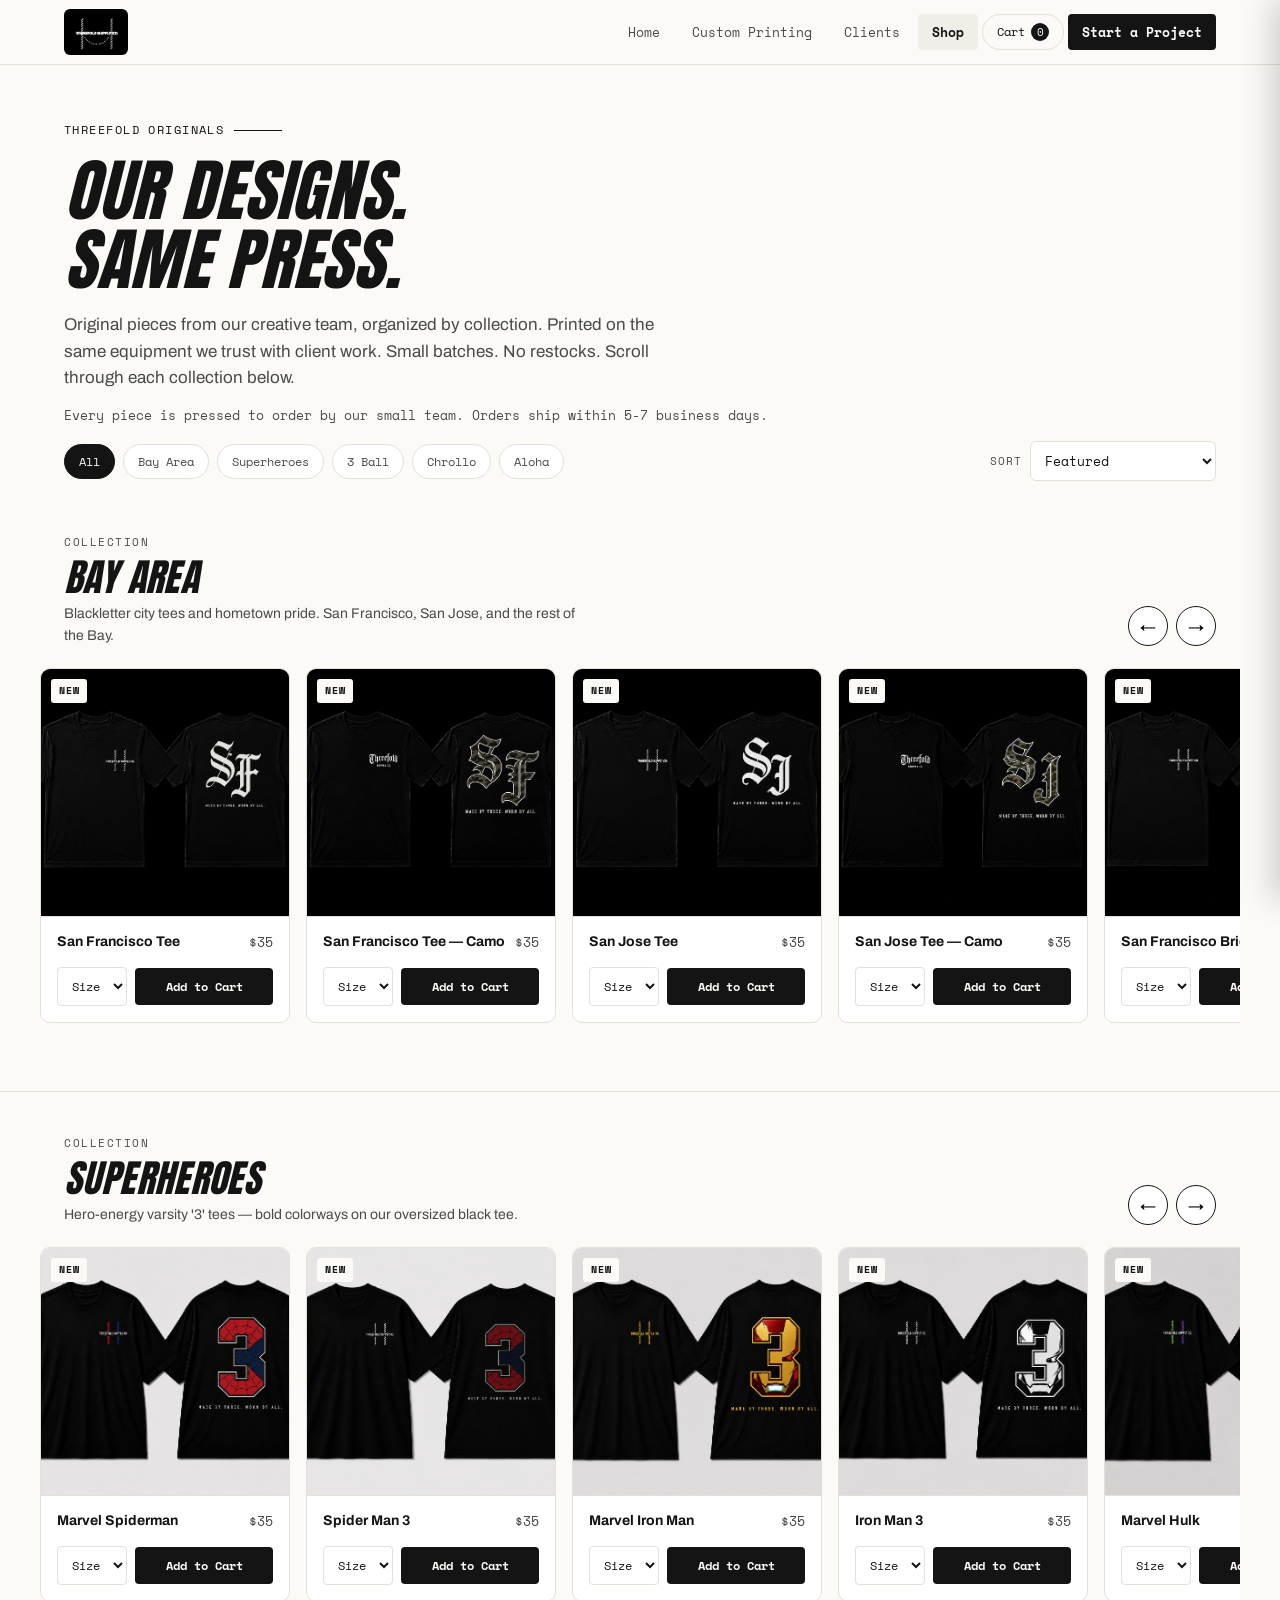
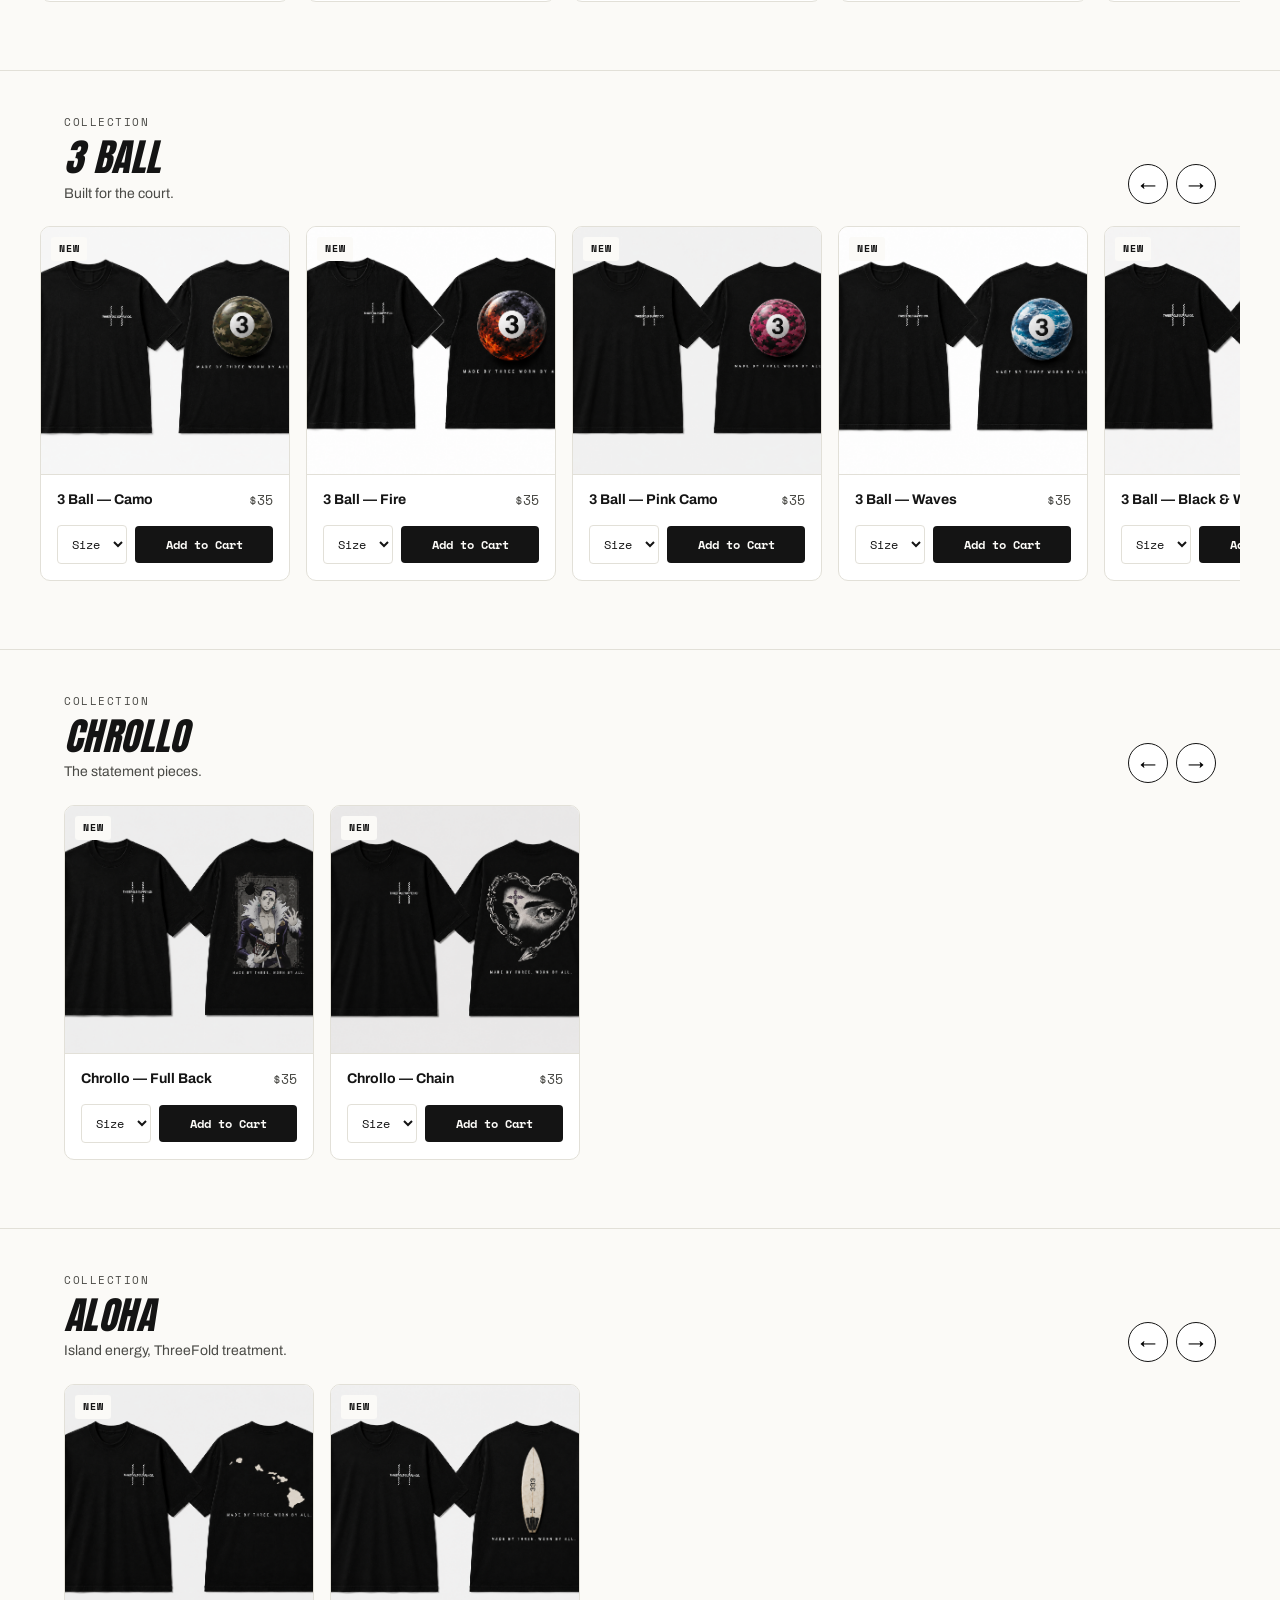
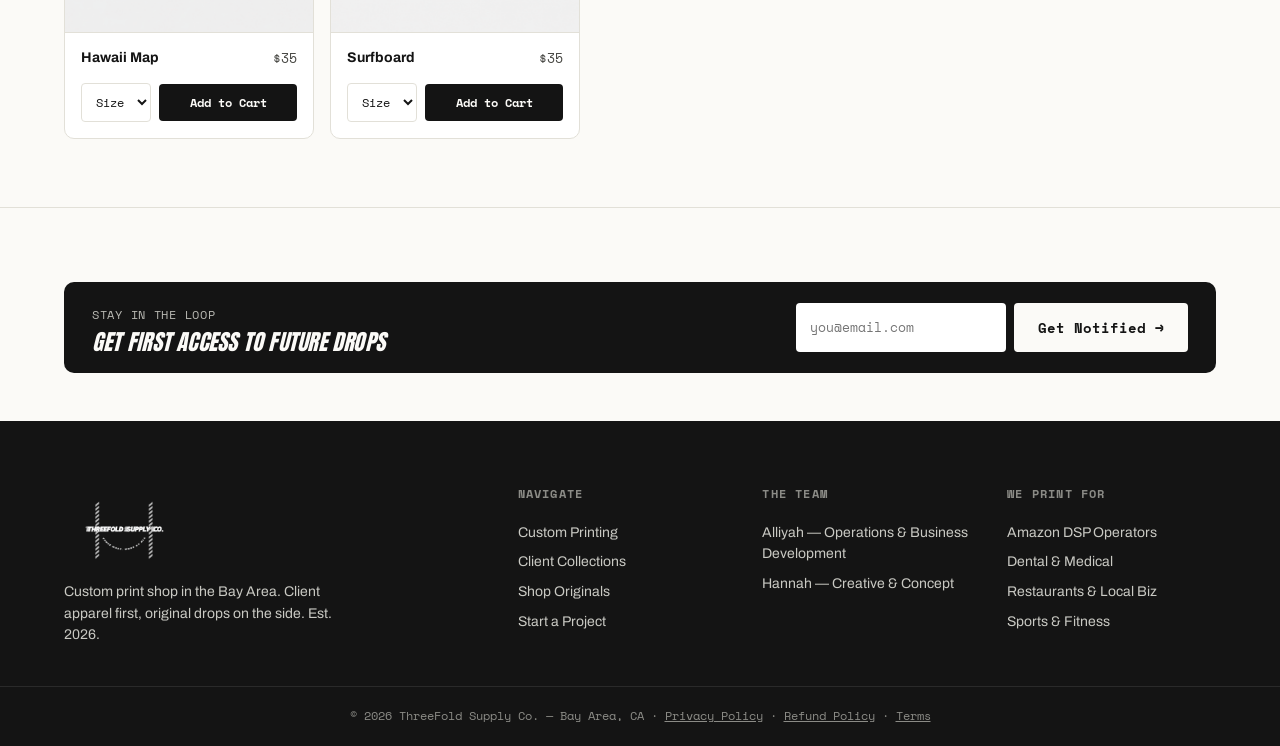
==== commit 347733cd: "Lightbox big image, black-box nav logo, shop filter/sort + banner move - Lightbox: image is the hero" ====
--- a/checkout.html
+++ b/checkout.html
@@ -18,7 +18,7 @@
 
 <nav>
   <div class="nav-inner">
-    <a class="brand" href="index.html"><img src="images/brand/threefold-logo-dark.png" alt="ThreeFold Supply Co."></a>
+    <a class="brand" href="index.html"><img src="images/brand/ThreeFold%20Logo.png" alt="ThreeFold Supply Co."></a>
     <div class="nav-links">
       <a href="index.html">Home</a>
       <a href="custom-printing.html">Custom Printing</a>
--- a/css/site.css
+++ b/css/site.css
@@ -29,8 +29,8 @@
 nav{position:sticky;top:0;z-index:50;background:var(--paper);border-bottom:1px solid var(--line)}
 .nav-inner{max-width:1200px;margin:0 auto;padding:0 24px;height:64px;display:flex;align-items:center;justify-content:space-between}
 .brand{display:flex;align-items:center;gap:10px;font-family:var(--display);font-style:italic;font-size:20px;letter-spacing:.5px;text-transform:uppercase}
-.brand img{height:44px;width:auto;display:block}
-footer .brand img{height:84px}
+.brand img{height:46px;width:auto;display:block;border-radius:6px}
+footer .brand img{height:84px;border-radius:0}
 .nav-links{display:flex;gap:4px;align-items:center}
 .nav-links a{background:none;border:none;font-family:var(--mono);font-size:13px;padding:8px 14px;color:var(--ink-soft);border-radius:4px;transition:.15s}
 .nav-links a:hover{color:var(--ink);background:#F0EEE7}
@@ -300,18 +300,20 @@
 body.lb-open{overflow:hidden}
 body.lb-open .lightbox{display:block}
 .lb-backdrop{position:absolute;inset:0;background:rgba(0,0,0,.85)}
-.lb-inner{position:absolute;inset:0;display:flex;align-items:center;justify-content:center;padding:24px;overflow:auto}
+.lb-inner{position:absolute;inset:0;display:flex;align-items:center;justify-content:center;padding:20px;overflow:auto}
 .lb-x{position:absolute;top:14px;right:18px;background:none;border:none;color:#fff;font-size:34px;line-height:1;cursor:pointer;z-index:2}
-.lb-card{background:var(--paper);border:none;border-radius:12px;overflow:hidden;display:flex;flex-direction:column;width:100%;max-width:min(560px,94vw);box-shadow:0 20px 60px rgba(0,0,0,.5)}
-.lb-media{background:#0e0e0e;display:flex;align-items:center;justify-content:center}
-.lb-media img{width:100%;max-height:70vh;object-fit:contain;display:block}
-.lb-bar{display:flex;align-items:center;justify-content:space-between;gap:14px;padding:16px 18px}
+/* card shrink-wraps the (large) image; the bar spans the full image width */
+.lb-card{display:inline-block;max-width:94vw;background:var(--paper);border-radius:12px;overflow:hidden;box-shadow:0 20px 60px rgba(0,0,0,.5)}
+.lb-media{background:#0e0e0e;font-size:0}
+.lb-media img{max-height:85vh;max-width:94vw;width:auto;height:auto;display:block;margin:0 auto}
+.lb-bar{display:flex;align-items:center;justify-content:space-between;gap:16px;padding:18px 22px}
 .lb-meta{display:flex;flex-direction:column;gap:2px}
-.lb-meta b{font-size:15px}
+.lb-meta b{font-size:16px}
 .lb-meta span{font-family:var(--mono);font-size:14px;color:var(--ink-soft)}
-.lb-buy{display:flex;gap:8px;align-items:center}
+.lb-buy{display:flex;gap:10px;align-items:center}
+.lb-buy .size-select{min-width:84px}
 .lb-buy .add-btn{white-space:nowrap}
-@media(max-width:560px){.lb-bar{flex-direction:column;align-items:stretch}.lb-buy{width:100%}.lb-buy .add-btn{flex:1;justify-content:center}.lb-media img{max-height:60vh}}
+@media(max-width:560px){.lb-media img{max-height:64vh}.lb-bar{flex-direction:column;align-items:stretch}.lb-buy{width:100%}.lb-buy .add-btn{flex:1;justify-content:center}}
 
 
 /* ---------- custom checkout ---------- */
@@ -341,3 +343,15 @@
 .co-pay{width:100%;justify-content:center;font-size:15px;padding:16px}
 .co-pay:disabled{opacity:.5;cursor:not-allowed}
 .co-secure{text-align:center;font-family:var(--mono);font-size:11px;color:var(--ink-soft);margin-top:12px}
+
+
+/* ---------- shop filter/sort bar ---------- */
+.shop-controls{display:flex;justify-content:space-between;align-items:center;gap:16px;flex-wrap:wrap;margin:0 auto;padding-top:8px}
+.chips{display:flex;gap:8px;flex-wrap:wrap}
+.chip{background:#fff;border:1px solid var(--line);border-radius:99px;font-family:var(--mono);font-size:12px;padding:8px 14px;color:var(--ink-soft);transition:.15s}
+.chip:hover{border-color:var(--ink);color:var(--ink)}
+.chip.active{background:var(--ink);border-color:var(--ink);color:var(--paper)}
+.sort{display:flex;align-items:center;gap:8px}
+.sort label{font-family:var(--mono);font-size:11px;letter-spacing:.08em;text-transform:uppercase;color:var(--ink-soft)}
+.sort select{font-family:var(--mono);font-size:13px;padding:8px 10px;border:1px solid var(--line);border-radius:6px;background:#fff;color:var(--ink)}
+@media(max-width:560px){.shop-controls{align-items:flex-start}}
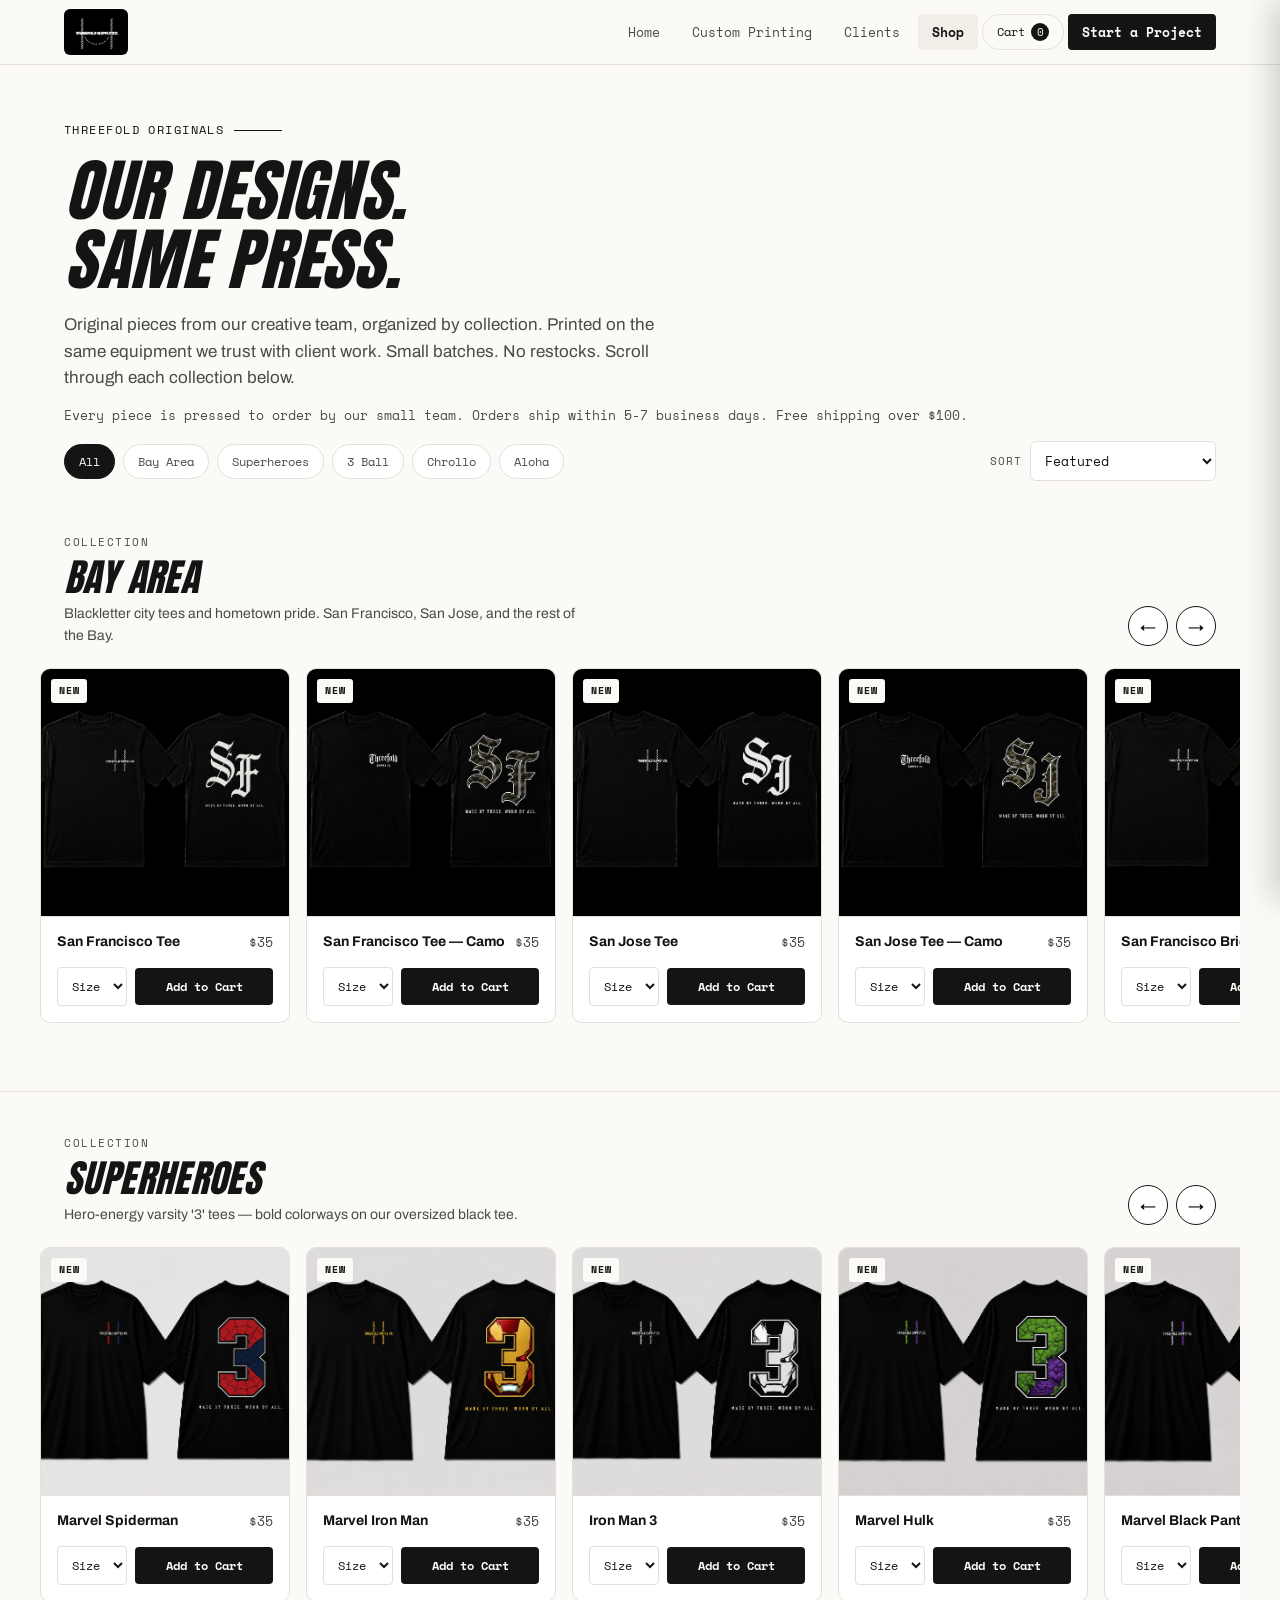
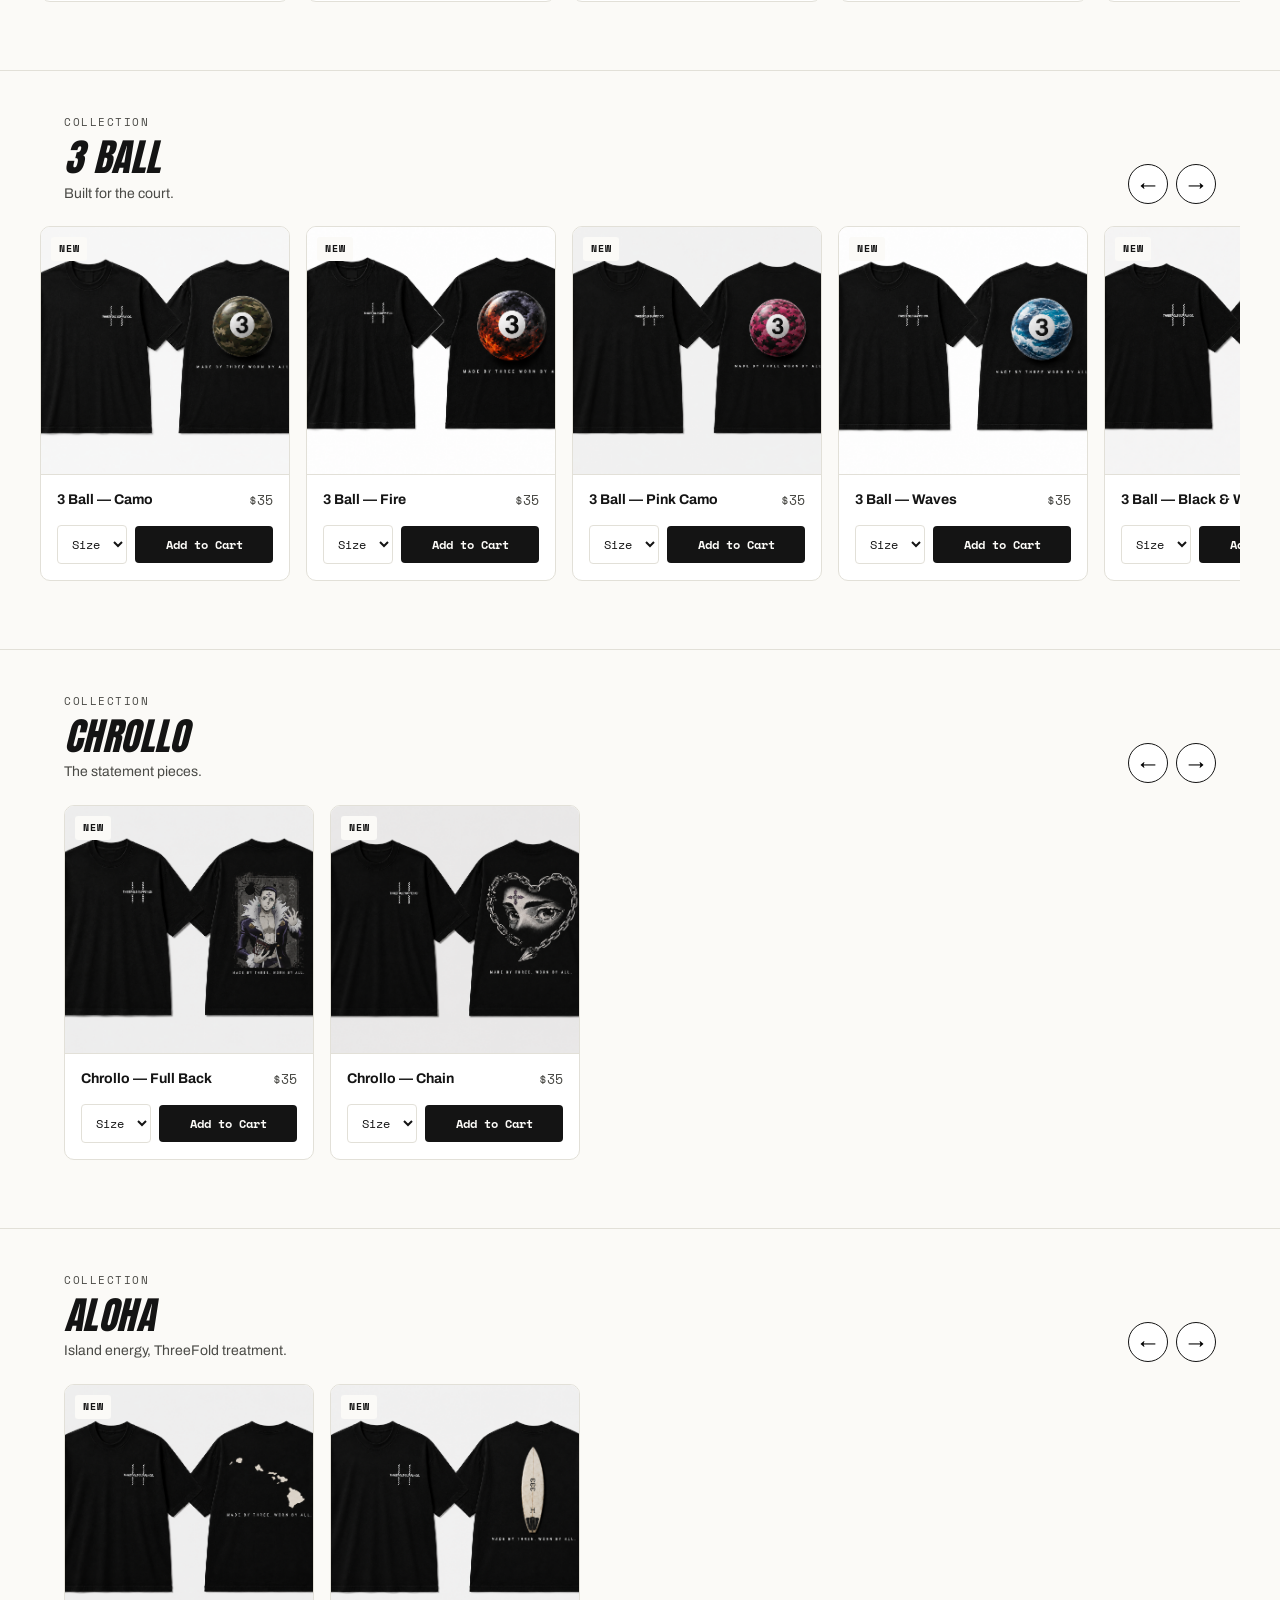
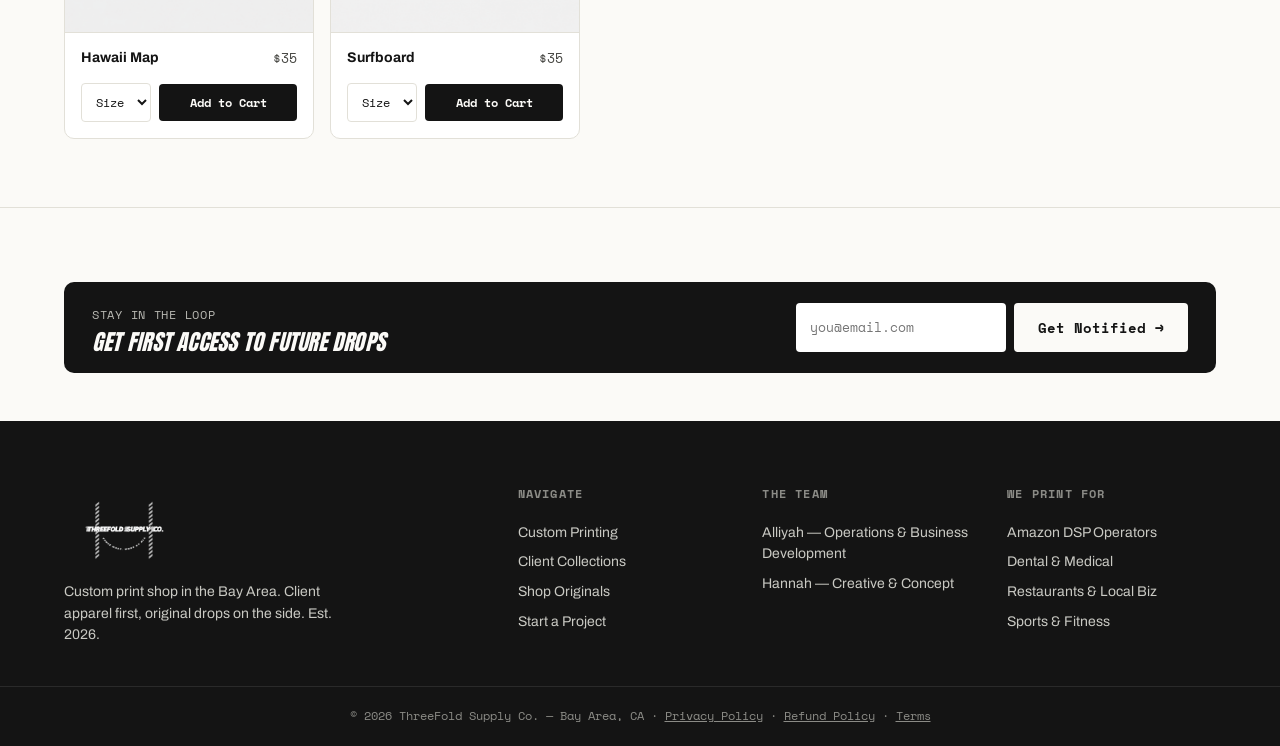
==== commit b95e0829: "Shipping: flat $5.95 + free $100 threshold + VIP3 code; mobile nav wrap fix Shipping (functions/api/" ====
--- a/checkout.html
+++ b/checkout.html
@@ -40,9 +40,18 @@
           <div id="co-items"></div>
           <div class="co-totals">
             <div class="co-trow"><span>Subtotal</span><span id="co-subtotal">—</span></div>
-            <div class="co-trow"><span>Shipping</span><span id="co-shipping">Free</span></div>
+            <div class="co-trow"><span>Shipping</span><span id="co-shipping">—</span></div>
             <div class="co-trow"><span>Sales tax</span><span id="co-tax">—</span></div>
             <div class="co-trow co-grand"><span>Total</span><span id="co-total">—</span></div>
+          </div>
+          <p id="co-freeship-hint" class="co-ship-msg" style="display:none"></p>
+          <div class="co-code">
+            <button type="button" id="co-code-toggle" class="co-code-toggle">Have a code?</button>
+            <div id="co-code-row" class="co-code-row" style="display:none">
+              <input type="text" id="co-code-input" placeholder="Code" autocomplete="off" spellcheck="false">
+              <button type="button" id="co-code-apply" class="btn co-code-apply">Apply</button>
+            </div>
+            <p id="co-code-msg" class="co-code-msg" style="display:none"></p>
           </div>
           <p class="co-ship-note">Every piece is pressed to order by our small team. Ships within 5 to 7 business days.</p>
         </div>
@@ -61,6 +70,7 @@
           <div id="payment-element" class="co-pe"></div>
           <p id="co-error" class="co-error" style="display:none"></p>
           <button id="co-pay" class="btn co-pay" disabled>Pay <span id="co-pay-amt"></span></button>
+          <p class="co-consent">All sales are final. Every piece is pressed to order. By placing your order you agree to our <a href="terms.html" target="_blank" rel="noopener">Terms</a> and <a href="refunds.html" target="_blank" rel="noopener">Refund Policy</a>.</p>
           <p class="co-secure">🔒 Payments processed securely by Stripe. ThreeFold never sees your card.</p>
         </div>
 
--- a/css/site.css
+++ b/css/site.css
@@ -300,20 +300,22 @@
 body.lb-open{overflow:hidden}
 body.lb-open .lightbox{display:block}
 .lb-backdrop{position:absolute;inset:0;background:rgba(0,0,0,.85)}
-.lb-inner{position:absolute;inset:0;display:flex;align-items:center;justify-content:center;padding:20px;overflow:auto}
+/* Image alone + separate fixed-width bar, both centered in a flex column. No JS sizing. */
+.lb-inner{position:absolute;inset:0;display:flex;flex-direction:column;align-items:center;justify-content:center;gap:14px;padding:20px;overflow:auto}
 .lb-x{position:absolute;top:14px;right:18px;background:none;border:none;color:#fff;font-size:34px;line-height:1;cursor:pointer;z-index:2}
-/* card shrink-wraps the (large) image; the bar spans the full image width */
-.lb-card{display:inline-block;max-width:94vw;background:var(--paper);border-radius:12px;overflow:hidden;box-shadow:0 20px 60px rgba(0,0,0,.5)}
-.lb-media{background:#0e0e0e;font-size:0}
-.lb-media img{max-height:85vh;max-width:94vw;width:auto;height:auto;display:block;margin:0 auto}
-.lb-bar{display:flex;align-items:center;justify-content:space-between;gap:16px;padding:18px 22px}
-.lb-meta{display:flex;flex-direction:column;gap:2px}
-.lb-meta b{font-size:16px}
-.lb-meta span{font-family:var(--mono);font-size:14px;color:var(--ink-soft)}
-.lb-buy{display:flex;gap:10px;align-items:center}
+.lb-img{max-height:calc(100vh - 140px);max-width:92vw;width:auto;height:auto;object-fit:contain;display:block;border-radius:8px}
+/* Controls bar — one slim strip, height = its content (no min-height). The bar carries the
+   `pcard` class for cart.js; .pcard{flex:0 0 250px} would otherwise make it 250px TALL in
+   this vertical flex column, so we reset flex here. */
+.lb-card{flex:none;width:min(560px,92vw);box-sizing:border-box;background:var(--paper);border:none;border-radius:10px;padding:14px 22px;box-shadow:0 20px 60px rgba(0,0,0,.5);display:flex;align-items:center;justify-content:space-between;gap:16px}
+.lb-card:hover{transform:none}
+.lb-meta{display:flex;align-items:baseline;gap:6px;min-width:0}
+.lb-meta b{font-size:15px;white-space:nowrap;overflow:hidden;text-overflow:ellipsis}
+.lb-meta span{font-family:var(--mono);font-size:14px;color:var(--ink-soft);white-space:nowrap}
+.lb-buy{display:flex;gap:10px;align-items:center;flex:none}
 .lb-buy .size-select{min-width:84px}
 .lb-buy .add-btn{white-space:nowrap}
-@media(max-width:560px){.lb-media img{max-height:64vh}.lb-bar{flex-direction:column;align-items:stretch}.lb-buy{width:100%}.lb-buy .add-btn{flex:1;justify-content:center}}
+@media(max-width:560px){.lb-card{flex-direction:column;align-items:stretch;gap:12px}.lb-buy{width:100%}.lb-buy .add-btn{flex:1;justify-content:center}}
 
 
 /* ---------- custom checkout ---------- */
@@ -343,6 +345,8 @@
 .co-pay{width:100%;justify-content:center;font-size:15px;padding:16px}
 .co-pay:disabled{opacity:.5;cursor:not-allowed}
 .co-secure{text-align:center;font-family:var(--mono);font-size:11px;color:var(--ink-soft);margin-top:12px}
+.co-consent{text-align:center;font-family:var(--mono);font-size:11px;color:var(--ink-soft);margin-top:12px;line-height:1.6}
+.co-consent a{text-decoration:underline}
 
 
 /* ---------- shop filter/sort bar ---------- */
@@ -355,3 +359,63 @@
 .sort label{font-family:var(--mono);font-size:11px;letter-spacing:.08em;text-transform:uppercase;color:var(--ink-soft)}
 .sort select{font-family:var(--mono);font-size:13px;padding:8px 10px;border:1px solid var(--line);border-radius:6px;background:#fff;color:var(--ink)}
 @media(max-width:560px){.shop-controls{align-items:flex-start}}
+
+
+/* ---------- start / project questionnaire ---------- */
+.qform{margin-top:40px;max-width:900px}
+.fsec{border-top:1px solid var(--line);padding-top:28px;margin-top:28px}
+.fsec:first-of-type{border-top:none;margin-top:24px;padding-top:0}
+.fsec-title{font-family:var(--mono);font-size:12px;letter-spacing:.12em;text-transform:uppercase;color:var(--accent);margin-bottom:18px}
+.req{color:#c0392b}
+.fhint{font-family:var(--mono);font-size:11px;color:var(--ink-soft);margin-top:6px;line-height:1.5}
+.form-grid.three{grid-template-columns:1fr 1fr 1fr}
+@media(max-width:760px){.form-grid.three{grid-template-columns:1fr}}
+.fcheck-wrap{display:flex;flex-wrap:wrap;gap:10px;margin-top:4px}
+.fcheck-item{display:flex;align-items:center;gap:9px;cursor:pointer;padding:9px 14px;border:1px solid var(--line);background:#fff;border-radius:6px;font-family:var(--mono);font-size:12px;color:var(--ink-soft);user-select:none;transition:.15s}
+.fcheck-item:hover{border-color:var(--ink);color:var(--ink)}
+.fcheck-item.sel{border-color:var(--ink);background:var(--ink);color:var(--paper)}
+.fcheck-box{position:relative;width:16px;height:16px;border:1px solid currentColor;border-radius:3px;flex:none}
+.fcheck-item.sel .fcheck-box::after{content:"";position:absolute;top:2px;left:5px;width:4px;height:8px;border:1.5px solid var(--paper);border-top:none;border-left:none;transform:rotate(45deg)}
+.ffile-area{border:1.5px dashed var(--line);border-radius:8px;padding:28px;text-align:center;cursor:pointer;transition:.15s;background:#fff}
+.ffile-area:hover{border-color:var(--ink)}
+.ffile-area.error{border-color:#c0392b}
+.ffile-icon{font-size:22px;color:var(--ink-soft)}
+.ffile-text{font-family:var(--mono);font-size:12px;color:var(--ink-soft);margin-top:8px;line-height:1.6}
+.ffile-list{margin-top:12px;display:flex;flex-direction:column;gap:8px}
+.ffile-list-item{display:flex;align-items:center;gap:10px;border:1px solid var(--line);border-radius:6px;padding:8px 12px;font-family:var(--mono);font-size:12px;background:#fff}
+.ffile-list-name{flex:1;overflow:hidden;text-overflow:ellipsis;white-space:nowrap}
+.ffile-list-size{color:var(--ink-soft)}
+.ffile-list-remove{background:none;border:none;font-size:18px;line-height:1;color:var(--ink-soft);cursor:pointer}
+.ffile-error-msg{display:none;color:#c0392b;font-family:var(--mono);font-size:12px;margin-top:8px}
+.ffile-error-msg.show{display:block}
+.fsubmit-row{margin-top:32px}
+.fsubmit-ack{display:flex;gap:10px;align-items:flex-start;cursor:pointer;font-size:14px;color:var(--ink-soft);line-height:1.5;max-width:640px}
+.fsubmit-ack input{margin-top:3px;flex:none}
+.fsubmit-ack-note{font-size:13px;color:var(--ink-soft);margin:10px 0 18px;line-height:1.5;max-width:640px}
+.btn-submit:disabled{opacity:.5;cursor:not-allowed}
+.form-success{display:none;text-align:center;padding:48px 20px}
+.form-success.show{display:block;animation:fadein .2s ease}
+.form-success-check{width:56px;height:56px;border-radius:50%;background:#123d1f;color:#eafff0;display:flex;align-items:center;justify-content:center;font-size:26px;margin:0 auto 18px}
+.form-success-h{font-size:clamp(28px,4vw,44px)}
+.form-success-body{color:var(--ink-soft);font-size:16px;max-width:460px;margin:12px auto 0;line-height:1.6}
+
+
+/* ---------- checkout shipping msg + code ---------- */
+.co-ship-msg{font-family:var(--mono);font-size:11px;color:var(--ink-soft);margin-top:8px}
+.co-code{margin-top:12px}
+.co-code-toggle{background:none;border:none;padding:0;font-family:var(--mono);font-size:12px;color:var(--ink);text-decoration:underline;cursor:pointer}
+.co-code-row{display:flex;gap:8px;margin-top:10px}
+.co-code-row input{flex:1;min-width:0;font-family:var(--mono);font-size:13px;padding:10px 12px;border:1px solid var(--line);border-radius:6px;background:#fff;color:var(--ink)}
+.co-code-apply{padding:10px 16px;font-size:12px;flex:none}
+.co-code-msg{font-family:var(--mono);font-size:11px;margin-top:8px}
+.co-code-msg.ok{color:#123d1f}
+.co-code-msg.bad{color:#c0392b}
+
+
+/* ---------- mobile nav (wrap so Cart + Start stay visible) ---------- */
+@media(max-width:600px){
+  .nav-inner{height:auto;flex-wrap:wrap;padding-top:10px;padding-bottom:10px;gap:8px}
+  .nav-links{width:100%;flex-wrap:wrap;gap:6px;justify-content:flex-start}
+  .nav-links a{font-size:11px;padding:7px 10px}
+  .cart-link{padding:7px 10px;font-size:11px}
+}
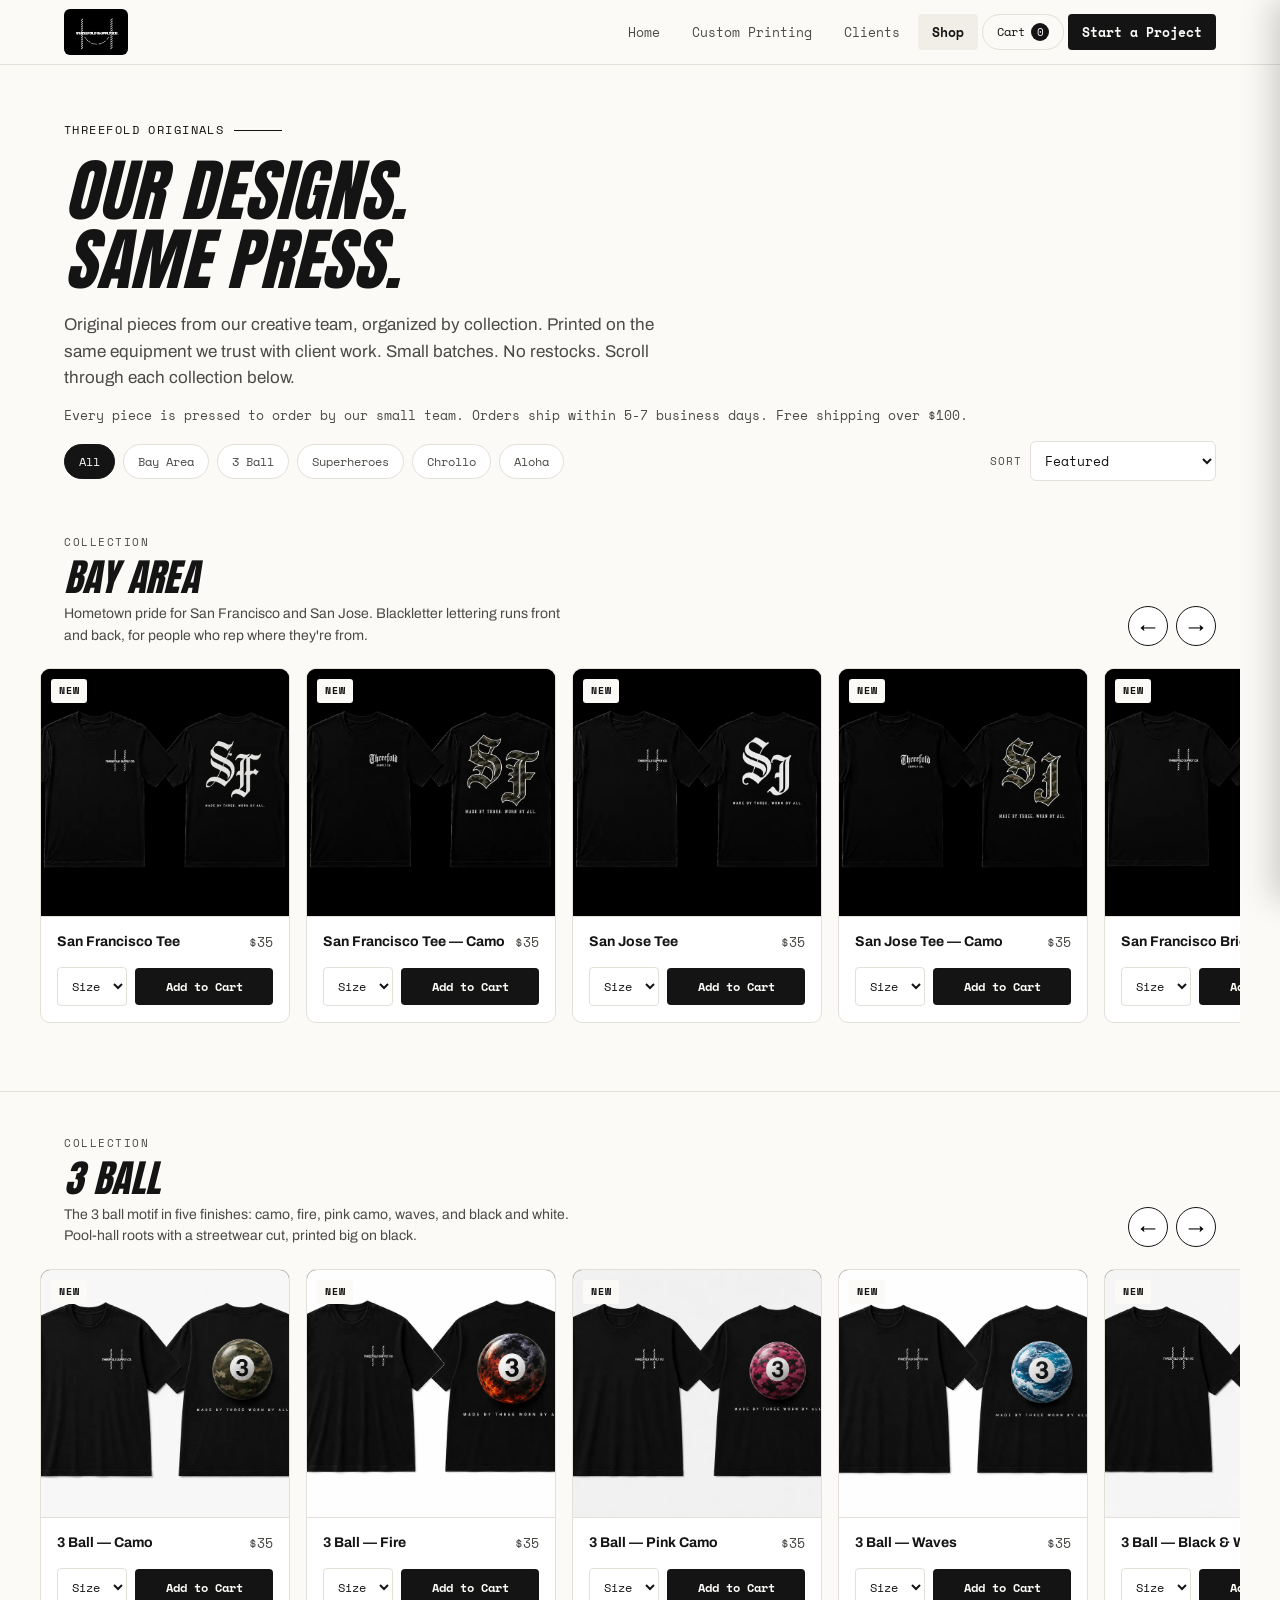
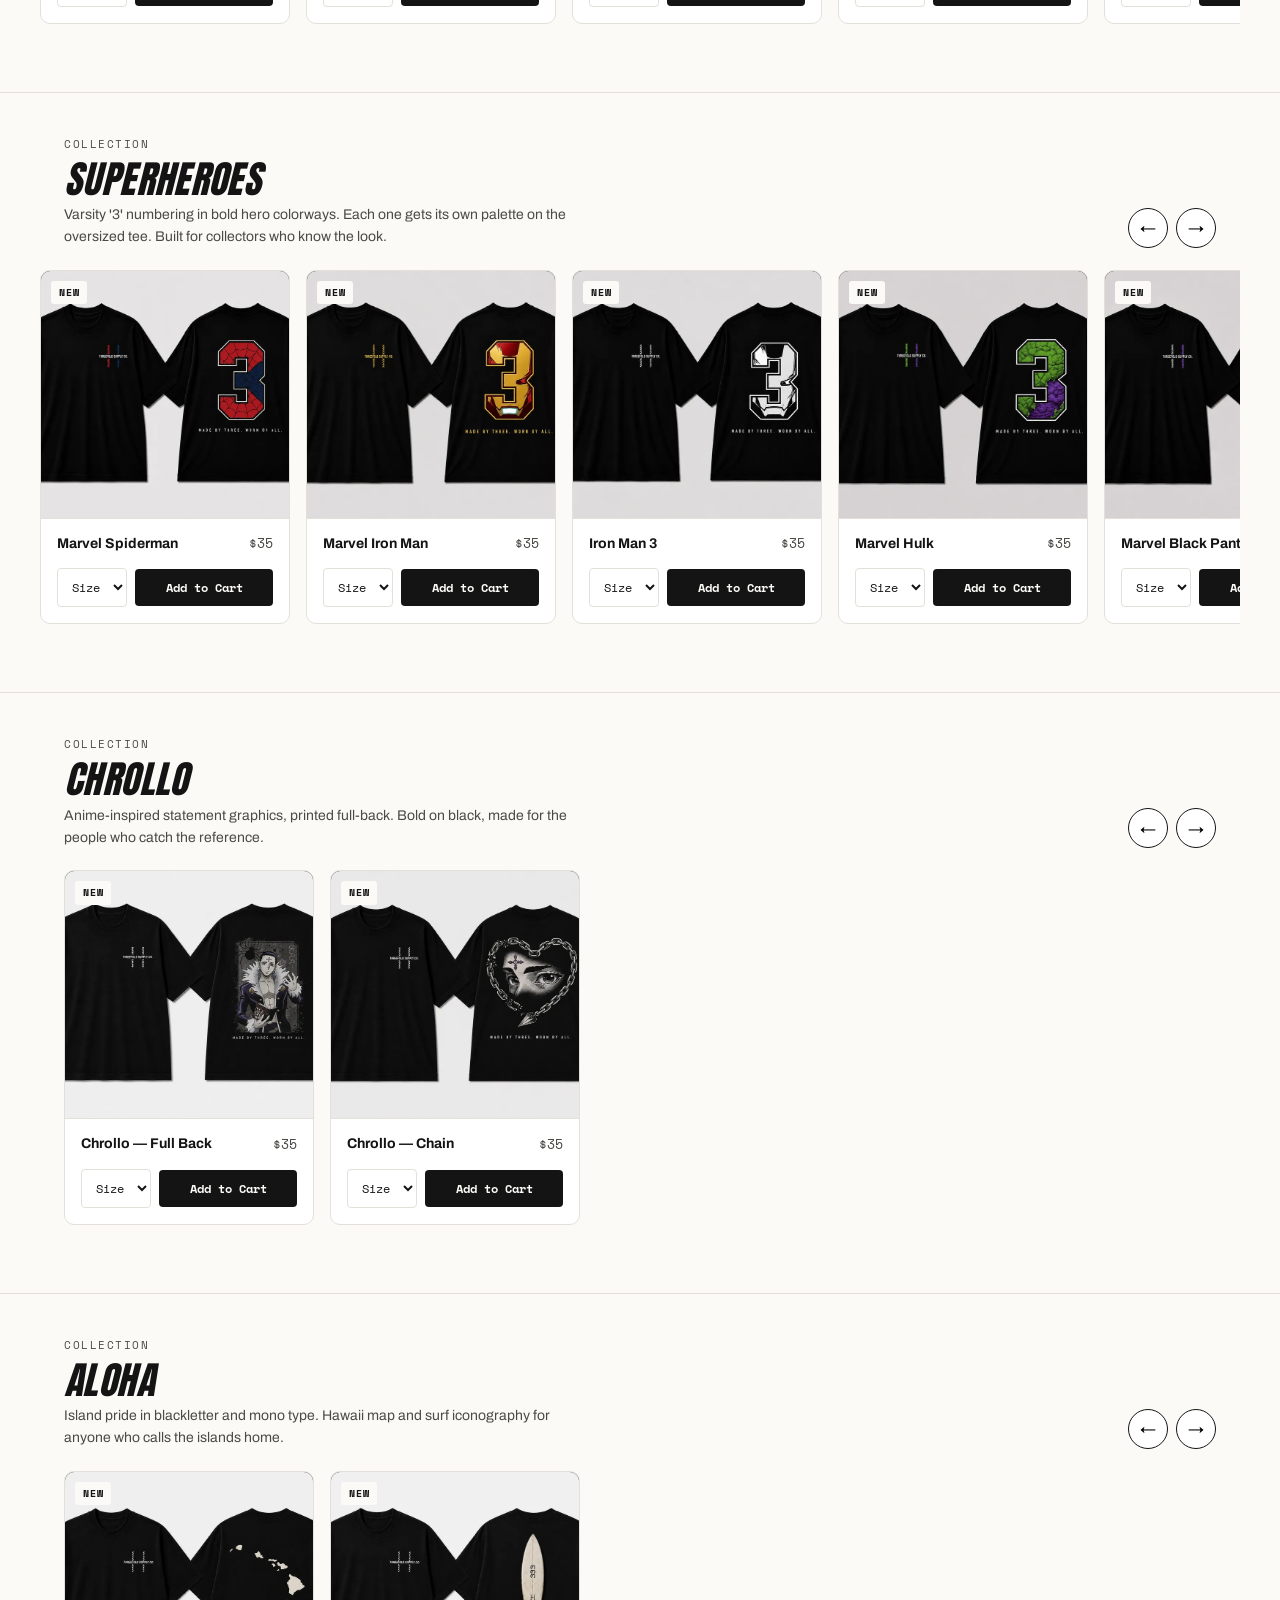
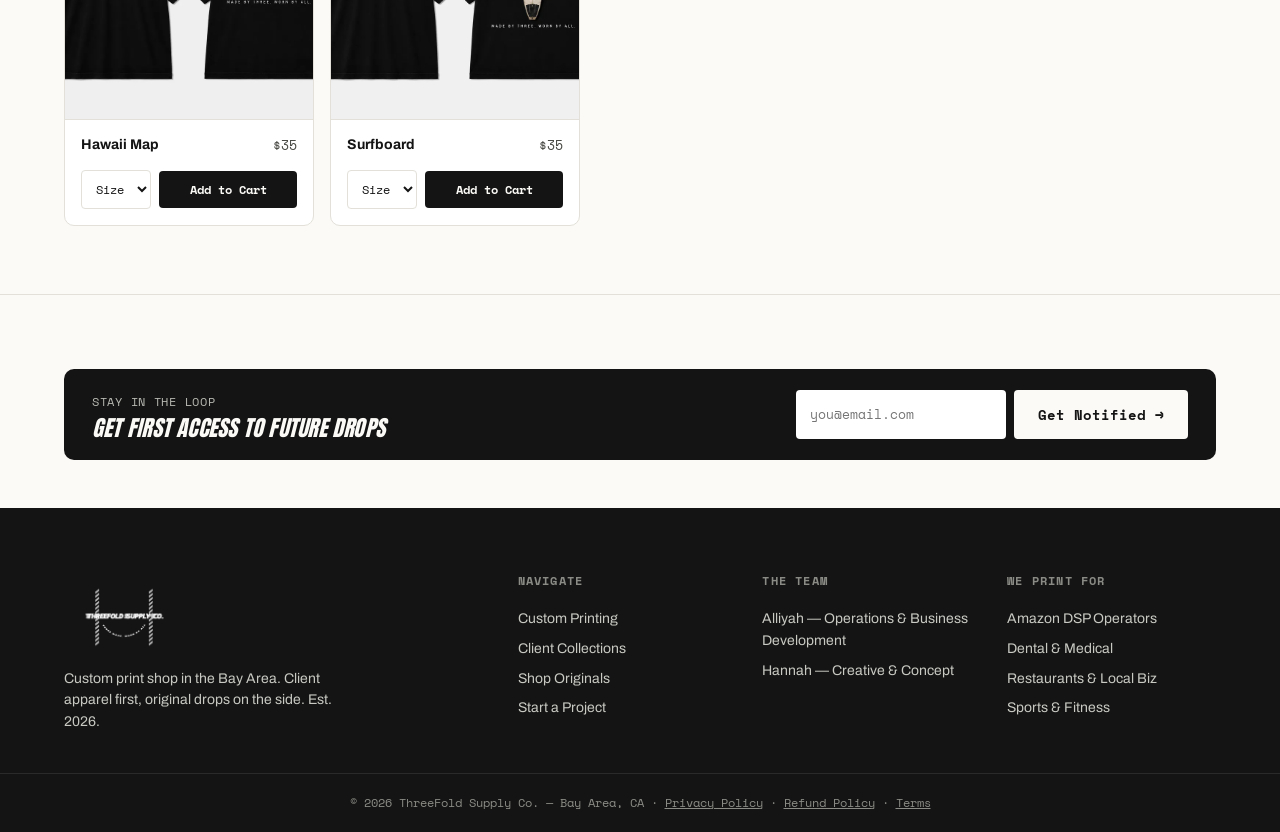
==== commit 7aafe6f1: "Live USPS rates at checkout via HQ ship-rates (signed quotes, flat fallback) - /api/ship-quote: quot" ====
--- a/checkout.html
+++ b/checkout.html
@@ -13,6 +13,16 @@
 <link rel="preconnect" href="https://fonts.gstatic.com" crossorigin>
 <link href="https://fonts.googleapis.com/css2?family=Anton&family=Archivo:wght@400;500;600;700&family=Space+Mono:wght@400;700&display=swap" rel="stylesheet">
 <link rel="stylesheet" href="css/site.css">
+<style>
+/* Live USPS rate picker (checkout only) */
+.co-rates{margin:10px 0 2px}
+.co-rate{display:flex;align-items:center;gap:10px;padding:10px 12px;border:1px solid #e2e2e2;border-radius:10px;margin-bottom:6px;cursor:pointer;font-size:14px}
+.co-rate.sel{border-color:#141414;background:#fafafa}
+.co-rate.flat{cursor:default}
+.co-rate-svc{font-weight:600}
+.co-rate-days{color:#777;font-size:12.5px}
+.co-rate-amt{margin-left:auto;font-weight:700}
+</style>
 </head>
 <body>
 
@@ -44,6 +54,7 @@
             <div class="co-trow"><span>Sales tax</span><span id="co-tax">—</span></div>
             <div class="co-trow co-grand"><span>Total</span><span id="co-total">—</span></div>
           </div>
+          <div id="co-rates" class="co-rates" style="display:none"></div>
           <p id="co-freeship-hint" class="co-ship-msg" style="display:none"></p>
           <div class="co-code">
             <button type="button" id="co-code-toggle" class="co-code-toggle">Have a code?</button>
--- a/css/site.css
+++ b/css/site.css
@@ -412,10 +412,31 @@
 .co-code-msg.bad{color:#c0392b}
 
 
-/* ---------- mobile nav (wrap so Cart + Start stay visible) ---------- */
+/* ---------- mobile nav: 2 rows ---------- */
+/* ROW 1: logo left + Start a Project pinned right (compact pill, absolutely positioned to
+   the nav's top-right so it leaves the links flow — no row 3). ROW 2: Home/Custom Printing/
+   Clients/Shop grouped left + Cart pinned right (margin-left:auto). Desktop (>600px) unchanged. */
 @media(max-width:600px){
-  .nav-inner{height:auto;flex-wrap:wrap;padding-top:10px;padding-bottom:10px;gap:8px}
-  .nav-links{width:100%;flex-wrap:wrap;gap:6px;justify-content:flex-start}
-  .nav-links a{font-size:11px;padding:7px 10px}
-  .cart-link{padding:7px 10px;font-size:11px}
+  .nav-inner{height:auto;flex-wrap:wrap;padding-top:10px;padding-bottom:10px;gap:8px;position:relative}
+  .nav-links{width:100%;flex-wrap:wrap;gap:4px;align-items:center}
+  .nav-links a{font-size:10px;padding:6px 5px;white-space:nowrap}
+  /* Cart hugs the right edge of row 2, vertically centered, keeps its pill + count styling. */
+  #cartBtn{margin-left:auto;padding:6px 8px;font-size:10px}
+  /* Start a Project → row 1 right, compact pill, vertically centered with the logo. */
+  .nav-links .nav-cta{position:absolute;top:15px;right:24px;flex-basis:auto;margin:0;font-size:11px;padding:7px 13px;white-space:nowrap}
 }
+
+/* ---------- mobile tap targets (buy path) ---------- */
+/* ≤900px: raise buy-path controls to a ≥44px tap area (Apple HIG minimum).
+   Padding/min-height (not fixed height) keeps text vertically centered.
+   min-height also wins over the ≤600px #cartBtn nav rule (which only sets
+   padding). Desktop >900px keeps the original compact sizing.
+   .btn is untouched — it already renders 49px tall. */
+@media(max-width:900px){
+  .qty button{width:44px;height:44px}
+  .size-select{min-height:44px;padding:9px 12px}
+  .buy-btn,.add-btn{min-height:44px;padding:10px 14px}
+  .cart-link{min-height:44px}
+  .ci-remove{display:inline-flex;align-items:center;min-height:44px;padding:0 6px}
+  .cart-x{width:44px;height:44px;display:inline-flex;align-items:center;justify-content:center}
+}
